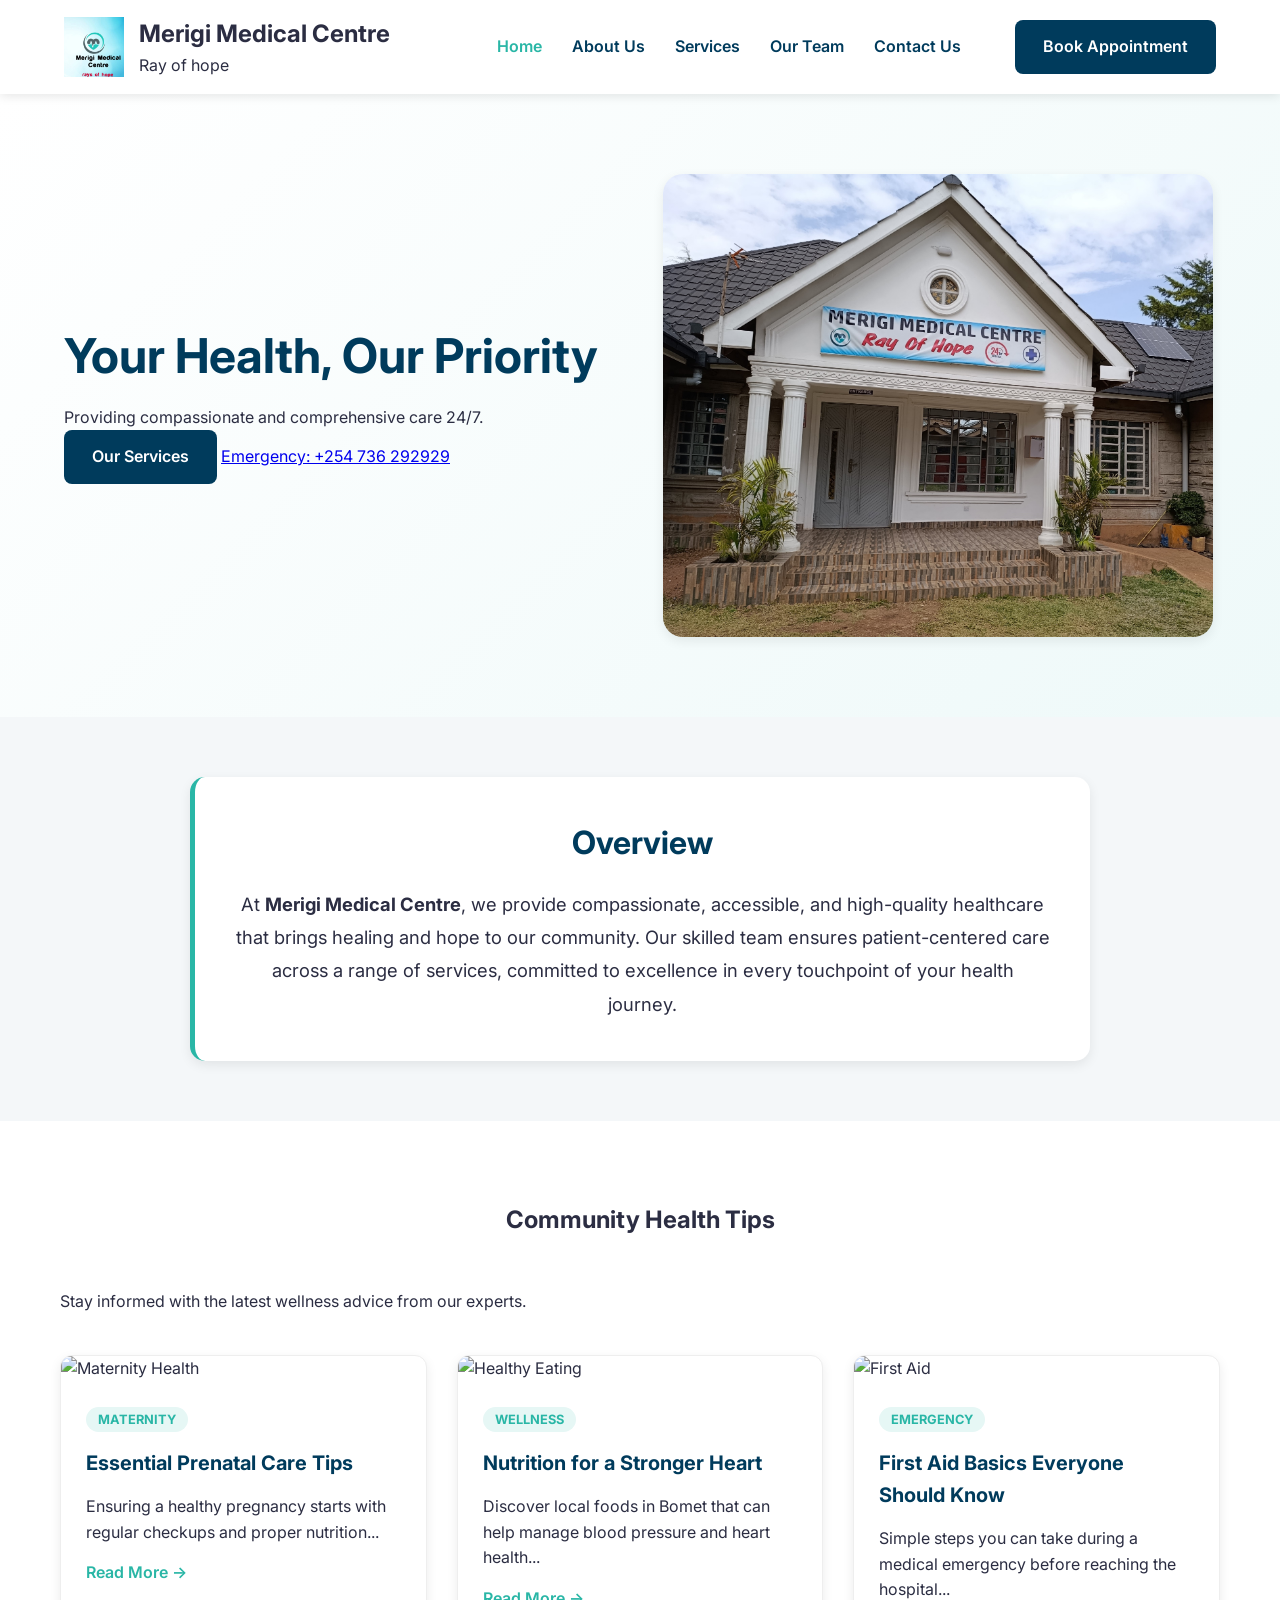
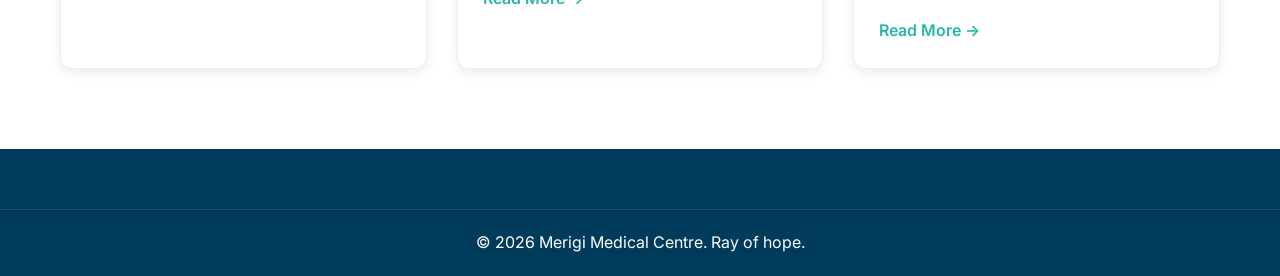
==== merigi-medical-centre/index.html @ 3ea495d7 "added front view photo" ====
<!DOCTYPE html>
<html lang="en">
<head>
    <meta charset="UTF-8">
    <meta name="viewport" content="width=device-width, initial-scale=1.0">
    <title>Merigi Medical Centre | Home</title>
    <link href="https://fonts.googleapis.com/css2?family=Inter:wght@400;600;700&display=swap" rel="stylesheet">
    <link rel="stylesheet" href="src/assets/styles/main.css">
</head>
<body>
    <header>
        <nav class="navbar">
            <div class="logo">
                <img src="public/images/logo.png" alt="Merigi Logo">
                <div class="logo-text">
                    <h1>Merigi Medical Centre</h1>
                    <span class="slogan">Ray of hope</span>
                </div>
            </div>

            <div class="hamburger" id="hamburger">
                <span></span>
                <span></span>
                <span></span>
            </div>

            <ul class="nav-links" id="nav-links">
                <li><a href="index.html" class="active">Home</a></li>
                <li><a href="src/pages/about.html">About Us</a></li>
                <li><a href="src/pages/services.html">Services</a></li>
                <li><a href="src/pages/team.html">Our Team</a></li>
                <li><a href="src/pages/contact.html">Contact Us</a></li>
            </ul>
            
            <a href="src/pages/contact.html" class="btn-primary appointment-desktop">Book Appointment</a>
        </nav>
    </header>

    <main>
        <section class="hero">
            <div class="hero-content">
                <h1>Your Health, Our Priority</h1>
                <p>Providing compassionate and comprehensive care 24/7.</p>
                <div class="hero-btns">
                    <a href="src/pages/services.html" class="btn-primary">Our Services</a>
                    <a href="tel:+254736292929" class="btn-secondary">Emergency: +254 736 292929</a>
                </div>
            </div>
            <div class="hero-image">
                <img src="public/images/front_view.jpg" alt="Merigi Exterior">
            </div>
        </section>

        <section class="overview-section">
            <div class="container">
                <div class="overview-card">
                    <h2>Overview</h2>
                    <p>At <strong>Merigi Medical Centre</strong>, we provide compassionate, accessible, and high-quality healthcare that brings healing and hope to our community. Our skilled team ensures patient-centered care across a range of services, committed to excellence in every touchpoint of your health journey.</p>
                </div>
            </div>
        </section>
    </main>
	<section class="health-tips">
    <div class="container">
        <h2 class="section-title">Community Health Tips</h2>
        <p class="section-subtitle">Stay informed with the latest wellness advice from our experts.</p>
        
        <div class="blog-grid">
            <article class="blog-card">
                <div class="blog-image">
                    <img src="public/images/maternity-tip.jpg" alt="Maternity Health">
                </div>
                <div class="blog-content">
                    <span class="category">Maternity</span>
                    <h3>Essential Prenatal Care Tips</h3>
                    <p>Ensuring a healthy pregnancy starts with regular checkups and proper nutrition...</p>
                    <a href="#" class="read-link">Read More →</a>
                </div>
            </article>

            <article class="blog-card">
                <div class="blog-image">
                    <img src="public/images/nutrition-tip.jpg" alt="Healthy Eating">
                </div>
                <div class="blog-content">
                    <span class="category">Wellness</span>
                    <h3>Nutrition for a Stronger Heart</h3>
                    <p>Discover local foods in Bomet that can help manage blood pressure and heart health...</p>
                    <a href="#" class="read-link">Read More →</a>
                </div>
            </article>

            <article class="blog-card">
                <div class="blog-image">
                    <img src="public/images/emergency-tip.jpg" alt="First Aid">
                </div>
                <div class="blog-content">
                    <span class="category">Emergency</span>
                    <h3>First Aid Basics Everyone Should Know</h3>
                    <p>Simple steps you can take during a medical emergency before reaching the hospital...</p>
                    <a href="#" class="read-link">Read More →</a>
                </div>
            </article>
        </div>
    </div>
</section>
	<footer class="main-footer">
    <div class="footer-bottom">
        <p>© <span id="current-year"></span> Merigi Medical Centre. Ray of hope.</p>
    </div>
</footer>    
    <script src="src/assets/js/main.js"></script>
</body>
</html>
---- merigi-medical-centre/src/assets/styles/main.css ----
/* --- 1. Variables & Global Reset --- */
:root {
    /* Merigi Medical Centre Brand Colors */
    --merigi-teal: #29b6a6;   /* From heart icon */
    --merigi-blue: #003b5c;   /* Professional dark blue */
    --merigi-red: #ce1126;    /* "Ray of hope" red */
    
    /* Supporting Palette */
    --light-bg: #f4f7f9;
    --white: #ffffff;
    --text-main: #2b2d42;
    --text-muted: #6c757d;
    --shadow: 0 4px 12px rgba(0, 0, 0, 0.08);
    --transition: all 0.3s ease;
}

* {
    margin: 0;
    padding: 0;
    box-sizing: border-box;
}

body {
    font-family: 'Inter', sans-serif;
    background-color: var(--white);
    color: var(--text-main);
    line-height: 1.6;
}

.container {
    max-width: 1200px;
    margin: 0 auto;
    padding: 0 20px;
}

/* --- 2. Navigation & Logo --- */
.navbar {
    display: flex;
    justify-content: space-between;
    align-items: center;
    padding: 15px 5%;
    background: var(--white);
    box-shadow: 0 2px 10px rgba(0,0,0,0.1);
    position: sticky;
    top: 0;
    z-index: 1000;
}

.logo {
    display: flex;
    align-items: center;
    gap: 15px;
}

.logo img {
    height: 60px;
    width: auto;
    display: block;
}

.nav-links {
    display: flex;
    list-style: none;
    gap: 30px;
}

.nav-links a {
    text-decoration: none;
    color: var(--merigi-blue);
    font-weight: 600;
    transition: var(--transition);
}

.nav-links a:hover, 
.nav-links a.active {
    color: var(--merigi-teal);
}

/* --- 3. Hero Section --- */
.hero {
    display: flex;
    align-items: center;
    justify-content: space-between;
    padding: 80px 5%;
    background: linear-gradient(135deg, #ffffff 0%, #eef9f9 100%);
    gap: 40px;
}

.hero-content { flex: 1; }

.hero-content h1 {
    font-size: 3rem;
    line-height: 1.2;
    margin-bottom: 20px;
    color: var(--merigi-blue);
}

.hero-image {
    flex: 1;
    display: flex;
    justify-content: center;
}

.hero-image img {
    width: 100%;
    max-width: 550px;
    border-radius: 20px;
    box-shadow: var(--shadow);
}

/* --- 4. Page Headers & Section Titles --- */
.page-header {
    background: linear-gradient(rgba(0, 59, 92, 0.9), rgba(0, 59, 92, 0.9)), url('../../public/images/building-exterior.jpg');
    background-size: cover;
    background-position: center;
    color: var(--white);
    padding: 80px 0;
    text-align: center;
}

.section-title {
    text-align: center;
    max-width: 700px;
    margin: 0 auto 50px;
}

/* --- 5. Common Component: Cards --- */
.card, .feature-card, .trust-item, .team-card {
    background: var(--white);
    border-radius: 12px;
    box-shadow: var(--shadow);
    transition: var(--transition);
}

.card:hover, .feature-card:hover, .trust-item:hover, .team-card:hover {
    transform: translateY(-10px);
    box-shadow: 0 10px 20px rgba(0,0,0,0.12);
}

/* Trust Section (Home) */
.trust-section { padding: 80px 0; background-color: #f8fcfc; text-align: center; }
.trust-grid {
    display: grid;
    grid-template-columns: repeat(auto-fit, minmax(280px, 1fr));
    gap: 30px;
}
.trust-item { padding: 40px 20px; }
.trust-item .icon { font-size: 3rem; margin-bottom: 20px; display: block; }

/* About Features Grid */
.about-features { padding: 80px 0; background-color: var(--light-bg); }
.features-grid {
    display: grid;
    grid-template-columns: repeat(auto-fit, minmax(250px, 1fr));
    gap: 30px;
}
.feature-card { padding: 40px 30px; text-align: center; border-bottom: 4px solid var(--merigi-teal); }

/* Services Detailed Grid */
.services-list-section { padding: 60px 0; }
.services-grid-detailed {
    display: grid;
    grid-template-columns: repeat(auto-fit, minmax(300px, 1fr));
    gap: 30px;
}
.service-card-full {
    padding: 40px;
    background: #f9fdfd;
    border-radius: 12px;
    border: 1px solid #e2efee;
    transition: var(--transition);
}
.service-card-full:hover { border-color: var(--merigi-teal); }
.highlight-maternity { background: #fffafa; border: 1px solid #ffecec; }
.highlight-maternity h3 { color: var(--merigi-red); }

/* Team Grid */
.team-section {
    padding: 80px 0;
}

.team-grid {
    display: grid;
    grid-template-columns: repeat(auto-fit, minmax(280px, 1fr));
    gap: 30px;
}

.team-card {
    background: var(--white);
    border-radius: 15px;
    overflow: hidden;
    box-shadow: var(--shadow);
    transition: var(--transition);
    text-align: center;
}

.team-card:hover {
    transform: translateY(-10px);
}

.member-image {
    height: 300px;
    background-color: #f0f4f8;
    overflow: hidden;
}

.member-image img {
    width: 100%;
    height: 100%;
    object-fit: cover;
    filter: grayscale(20%);
    transition: var(--transition);
}

.team-card:hover .member-image img {
    filter: grayscale(0%);
}

.member-info {
    padding: 25px;
}

.member-info h3 {
    color: var(--merigi-blue);
    margin-bottom: 5px;
}

.designation {
    display: block;
    color: var(--merigi-teal);
    font-weight: 600;
    margin-bottom: 15px;
    font-size: 0.9rem;
    text-transform: uppercase;
}

.member-info p {
    font-size: 0.95rem;
    color: #666;
    line-height: 1.5;
}
/* Map/Location Section */
.map-wrapper-flex { display: flex; flex-wrap: wrap; align-items: center; gap: 40px; padding: 60px 0; }
.map-text { flex: 1; min-width: 300px; }
.map-frame { flex: 1.5; min-width: 300px; border-radius: 15px; overflow: hidden; border: 1px solid #eee; }

/* --- 7. Buttons --- */
.btn-primary, .btn-submit, .btn-directions {
    background-color: var(--merigi-blue);
    color: var(--white);
    padding: 14px 28px;
    border-radius: 8px;
    text-decoration: none;
    display: inline-block;
    font-weight: 600;
    transition: var(--transition);
    border: none;
    cursor: pointer;
}

.btn-submit, .btn-directions { background-color: var(--merigi-teal); width: 100%; text-align: center; }
.btn-primary:hover, .btn-submit:hover, .btn-directions:hover { background-color: var(--merigi-blue); }

/* --- 8. Footer --- */
.main-footer {
    padding: 40px 0 20px;
    background-color: var(--merigi-blue);
    color: white;
    text-align: center;
}

.footer-container {
display: flex;
    justify-content: space-around;
    flex-wrap: wrap;
    max-width: 1200px;
    margin: 0 auto;
    gap: 30px;
}

.footer-col h4 { color: var(--merigi-teal); margin-bottom: 20px; }
.footer-links { list-style: none; }
.footer-links li { margin-bottom: 10px; }
.footer-links a { color: #e2e8f0; text-decoration: none; transition: 0.3s; }
.footer-links a:hover { color: var(--white); padding-left: 5px; }

.footer-bottom {
    border-top: 1px solid rgba(255, 255, 255, 0.1);
    margin-top: 20px;
    padding-top: 20px;
}

/* --- 9. Mobile Responsiveness --- */
@media (max-width: 768px) {
    .hero { flex-direction: column; text-align: center; }
    .hero-content h1 { font-size: 2.2rem; }
    .map-wrapper-flex { flex-direction: column; }
    .navbar { padding: 15px 20px; }
    .nav-links { display: none; } /* Add JS toggle for hamburger menu if needed */
	
	/* --- Mobile Menu Styles --- */

/* Hide hamburger by default on desktop */
.hamburger {
    display: none;
    cursor: pointer;
    flex-direction: column;
    gap: 5px;
}

.hamburger span {
    display: block;
    width: 25px;
    height: 3px;
    background-color: var(--merigi-blue);
    transition: var(--transition);
}

/* Mobile Viewport */
@media (max-width: 768px) {
    .hamburger {
        display: flex;
        z-index: 1001;
    }

    .nav-links {
        display: flex; /* Override previous 'none' display */
        position: fixed;
        right: -100%; /* Hide off-screen */
        top: 0;
        height: 100vh;
        width: 70%;
        background-color: var(--white);
        flex-direction: column;
        align-items: center;
        justify-content: center;
        box-shadow: -5px 0 15px rgba(0,0,0,0.1);
        transition: right 0.4s ease-in-out;
    }

    /* Class added by JS to show menu */
    .nav-links.mobile-active {
        right: 0;
    }

    /* Hamburger to 'X' animation */
    .hamburger.toggle span:nth-child(1) {
        transform: rotate(-45deg) translate(-5px, 6px);
    }
    .hamburger.toggle span:nth-child(2) {
        opacity: 0;
    }
    .hamburger.toggle span:nth-child(3) {
        transform: rotate(45deg) translate(-5px, -6px);
    }
}
}

/* --- 10. Overview section--- */
.overview-section {
    padding: 60px 0;
    background-color: var(--light-bg);
    text-align: center;
}

.overview-card {
    max-width: 900px;
    margin: 0 auto;
    background: var(--white);
    padding: 40px;
    border-radius: 15px;
    box-shadow: var(--shadow);
    border-left: 5px solid var(--merigi-teal);
}

.overview-card h2 {
    color: var(--merigi-blue);
    margin-bottom: 20px;
    font-size: 2rem;
}

.overview-card p {
    font-size: 1.15rem;
    color: var(--text-main);
    line-height: 1.8;
}

/* Services Grid */
.services-grid {
    display: grid;
    grid-template-columns: repeat(auto-fit, minmax(280px, 1fr));
    gap: 25px;
    padding: 40px 0;
}

.service-card {
    background: var(--white);
    padding: 30px;
    border-radius: 15px;
    box-shadow: var(--shadow);
    cursor: pointer;
    transition: var(--transition);
    border-top: 4px solid var(--merigi-teal);
    text-align: center;
}

.service-card:hover {
    transform: translateY(-10px);
    border-top-color: var(--merigi-blue);
}

.service-icon {
    background-color: #f0f9f9; /* Light teal tint */
    width: 80px;
    height: 80px;
    display: flex;
    align-items: center;
    justify-content: center;
    border-radius: 50%;
    margin: 0 auto 20px;
    font-size: 2.5rem;
    color: var(--merigi-teal);
    border: 1px solid #e2e8f0;
}

.read-more { 
    display: inline-block; 
    margin-top: 15px; 
    color: var(--merigi-teal); 
    font-weight: 700; 
}

/* 12. Modal Styling */
.modal {
    display: none; 
    position: fixed; 
    z-index: 2000; 
    left: 0; top: 0;
    width: 100%; height: 100%;
    background-color: rgba(0, 59, 92, 0.8); /* Merigi Blue with transparency */
    backdrop-filter: blur(5px);
}

.modal-content {
    background-color: #fff;
    margin: 10% auto;
    padding: 40px;
    border-radius: 20px;
    width: 90%;
    max-width: 600px;
    position: relative;
    animation: slideIn 0.3s ease-out;
}

@keyframes slideIn {
    from { transform: translateY(-50px); opacity: 0; }
    to { transform: translateY(0); opacity: 1; }
}

.close-modal {
    position: absolute;
    right: 25px; top: 15px;
    font-size: 30px;
    cursor: pointer;
    color: var(--text-muted);
}

/* Ensure the modal content is scrollable if the text is long on small screens */
@media (max-width: 600px) {
    .modal-content {
        margin: 5% auto;
        padding: 20px;
        max-height: 90vh;
        overflow-y: auto;
    }
    
    .list-item {
        font-size: 0.95rem;
        padding: 10px;
    }
}

/* Hover effect for the 'View Imaging Options' link */
.service-card-full:hover .read-more {
    text-decoration: underline;
    color: var(--merigi-blue);
}

/* 12. "Back to Top" button */
.back-to-top {
    position: fixed;
    bottom: 30px;
    right: 30px;
    width: 50px;
    height: 50px;
    background-color: var(--merigi-teal);
    color: white;
    border: none;
    border-radius: 50%;
    cursor: pointer;
    display: none; /* Hidden by default */
    z-index: 1000;
    box-shadow: var(--shadow);
    transition: var(--transition);
    font-size: 24px;
    font-weight: bold;
}

.back-to-top:hover {
    background-color: var(--merigi-blue);
    transform: translateY(-5px);
}

.back-to-top.show {
    display: flex;
    align-items: center;
    justify-content: center;
    animation: fadeIn 0.3s ease-in;
}

@keyframes fadeIn {
    from { opacity: 0; transform: scale(0.8); }
    to { opacity: 1; transform: scale(1); }
}

/* Ensure it doesn't overlap with the chat or SOS buttons on mobile */
@media (max-width: 768px) {
    .back-to-top {
        bottom: 20px;
        right: 20px;
        width: 45px;
        height: 45px;
    }
}

/* 13. Why Choose Us Styles */
.why-choose-us {
    padding: 80px 0;
    background-color: #f8fafc;
    text-align: center;
}

.features-grid {
    display: grid;
    grid-template-columns: repeat(auto-fit, minmax(250px, 1fr));
    gap: 30px;
    margin-top: 40px;
}

.feature-card {
    background: var(--white);
    padding: 35px;
    border-radius: 15px;
    box-shadow: var(--shadow);
    transition: var(--transition);
}

.feature-card:hover {
    transform: translateY(-5px);
}

.feature-icon {
    font-size: 2.5rem;
    margin-bottom: 20px;
}

/* Timeline Styles */
.about-timeline {
    padding: 80px 0;
}

.timeline {
    position: relative;
    max-width: 800px;
    margin: 40px auto 0;
    padding-left: 30px;
    border-left: 3px solid var(--merigi-teal);
}

.timeline-item {
    position: relative;
    margin-bottom: 40px;
}

.timeline-item::before {
    content: '';
    position: absolute;
    left: -38px;
    top: 5px;
    width: 14px;
    height: 14px;
    background: var(--merigi-teal);
    border-radius: 50%;
    border: 3px solid var(--white);
}

.timeline-date {
    font-weight: 700;
    color: var(--merigi-blue);
    font-size: 1.2rem;
    margin-bottom: 10px;
}

/* 15. Health Tips */
.health-tips {
    padding: 80px 0;
    background-color: var(--white);
}

.blog-grid {
    display: grid;
    grid-template-columns: repeat(auto-fit, minmax(300px, 1fr));
    gap: 30px;
    margin-top: 40px;
}

.blog-card {
    background: #fff;
    border-radius: 12px;
    overflow: hidden;
    box-shadow: var(--shadow);
    transition: var(--transition);
    border: 1px solid #eee;
}

.blog-card:hover {
    transform: translateY(-8px);
}

.blog-image img {
    width: 100%;
    height: 200px;
    object-fit: cover;
}

.blog-content {
    padding: 25px;
}

.category {
    background: #e6f7f5;
    color: var(--merigi-teal);
    font-size: 0.8rem;
    font-weight: 700;
    padding: 5px 12px;
    border-radius: 20px;
    text-transform: uppercase;
}

.blog-content h3 {
    margin: 15px 0;
    color: var(--merigi-blue);
    font-size: 1.25rem;
}

.read-link {
    display: inline-block;
    margin-top: 15px;
    color: var(--merigi-teal);
    font-weight: 600;
    text-decoration: none;
}

.read-link:hover {
    color: var(--merigi-blue);
}
/* 16. Career Section Styling */
.join-team-banner {
    margin-top: 80px;
    padding: 60px;
    background: linear-gradient(135deg, #f0f9f9 0%, #ffffff 100%);
    border-radius: 20px;
    border: 1px solid #e2e8f0;
}

.join-content {
    display: flex;
    align-items: center;
    justify-content: space-between;
    gap: 40px;
}

.join-text h2 {
    color: var(--merigi-blue);
    font-size: 2rem;
    margin-bottom: 15px;
}

.benefit-list {
    list-style: none;
    margin: 20px 0 30px;
    padding: 0;
}

.benefit-list li {
    margin-bottom: 10px;
    font-weight: 600;
    color: #4a5568;
}

.cta-wrapper {
    display: flex;
    gap: 15px;
}

.btn-outline {
    padding: 12px 25px;
    border: 2px solid var(--merigi-teal);
    color: var(--merigi-teal);
    text-decoration: none;
    border-radius: 8px;
    font-weight: 700;
    transition: var(--transition);
}

.btn-outline:hover {
    background: var(--merigi-teal);
    color: white;
}

.stethoscope-circle {
    width: 150px;
    height: 150px;
    background: white;
    border-radius: 50%;
    display: flex;
    align-items: center;
    justify-content: center;
    font-size: 5rem;
    box-shadow: var(--shadow);
}

/* Responsive Fix */
@media (max-width: 768px) {
    .join-content {
        flex-direction: column;
        text-align: center;
    }
    .cta-wrapper {
        flex-direction: column;
    }
    .benefit-list li {
        text-align: left;
        display: inline-block;
        margin: 5px 10px;
    }
}

/* 17. Contact Page Layout */
.contact-wrapper {
    display: grid;
    grid-template-columns: 1fr 1fr;
    gap: 50px;
    padding: 60px 0;
    align-items: start;
}

.contact-info h2 {
    color: var(--merigi-blue);
    margin-bottom: 15px;
    font-size: 2.2rem;
}

.info-details {
    margin-top: 30px;
}

.info-item {
    margin-bottom: 20px;
    padding: 15px;
    background: #f8fafc;
    border-radius: 10px;
    border-left: 4px solid var(--merigi-teal);
}

.info-item strong {
    display: block;
    color: var(--merigi-blue);
    margin-bottom: 5px;
}

/* Contact Form Card */
.contact-form-card {
    background: var(--white);
    padding: 40px;
    border-radius: 20px;
    box-shadow: 0 10px 30px rgba(0, 0, 0, 0.1);
}

.form-group {
    margin-bottom: 20px;
}

.form-group label {
    display: block;
    margin-bottom: 8px;
    font-weight: 600;
    color: var(--merigi-blue);
}

.form-group input, 
.form-group textarea {
    width: 100%;
    padding: 12px 15px;
    border: 1px solid #e2e8f0;
    border-radius: 8px;
    font-family: inherit;
    transition: var(--transition);
}

.form-group input:focus, 
.form-group textarea:focus {
    outline: none;
    border-color: var(--merigi-teal);
    box-shadow: 0 0 0 3px rgba(41, 182, 166, 0.1);
}

.btn-submit {
    width: 100%;
    padding: 15px;
    background: var(--merigi-teal);
    color: white;
    border: none;
    border-radius: 8px;
    font-weight: 700;
    cursor: pointer;
    transition: var(--transition);
}

.btn-submit:hover {
    background: var(--merigi-blue);
    transform: translateY(-2px);
}

/* Responsive Mobile Layout */
@media (max-width: 992px) {
    .contact-wrapper {
        grid-template-columns: 1fr;
        gap: 40px;
    }
}
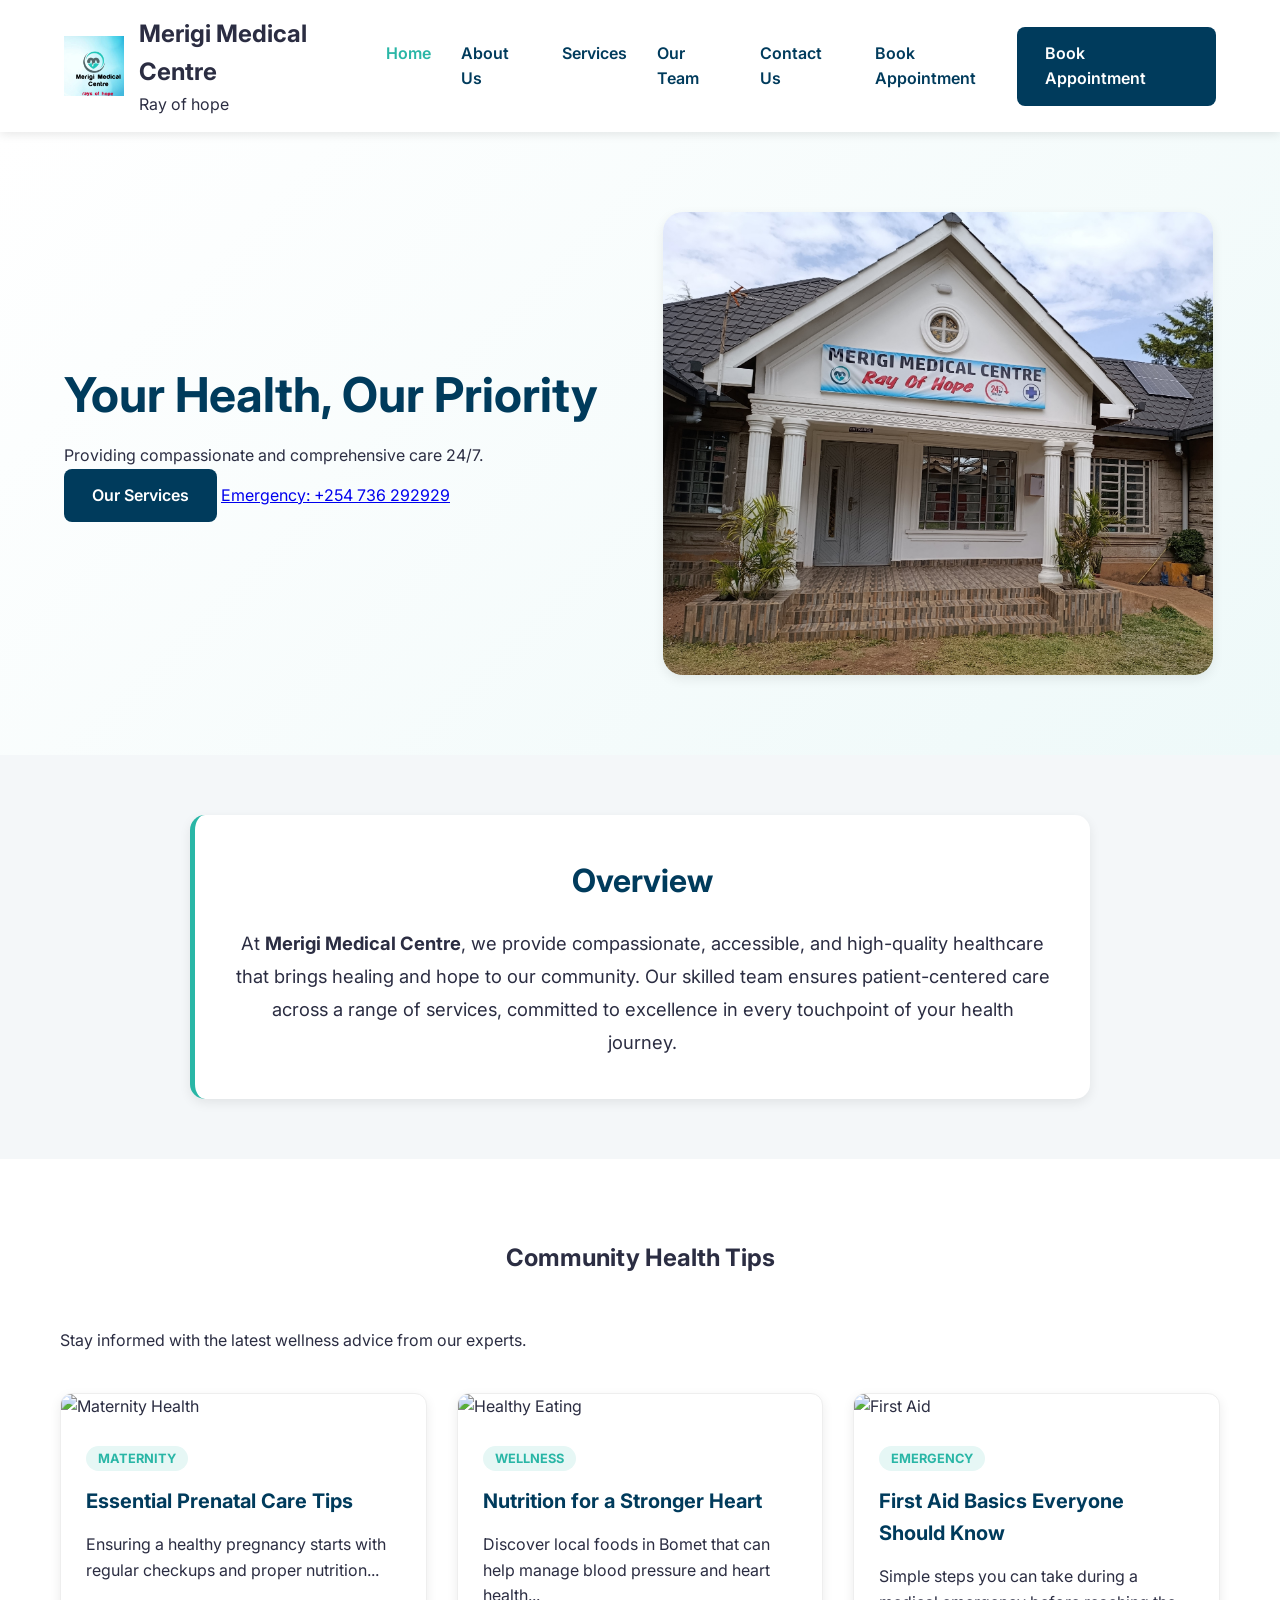
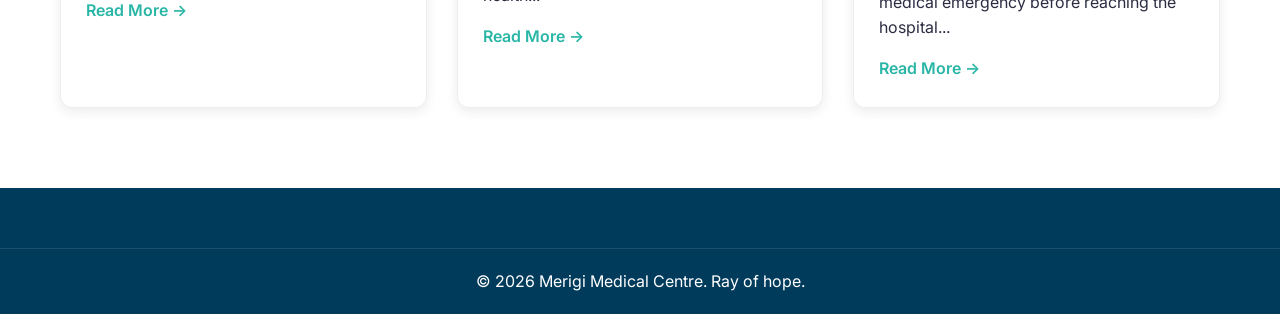
==== commit 4b46f15f: "Added appointment button to nav-link" ====
--- a/merigi-medical-centre/index.html
+++ b/merigi-medical-centre/index.html
@@ -30,6 +30,7 @@
                 <li><a href="src/pages/services.html">Services</a></li>
                 <li><a href="src/pages/team.html">Our Team</a></li>
                 <li><a href="src/pages/contact.html">Contact Us</a></li>
+				<li class="mobile-only"><a href="src/pages/contact.html" class="btn-nav-appointment">Book Appointment</a></li>
             </ul>
             
             <a href="src/pages/contact.html" class="btn-primary appointment-desktop">Book Appointment</a>
--- a/merigi-medical-centre/src/assets/styles/main.css
+++ b/merigi-medical-centre/src/assets/styles/main.css
@@ -290,70 +290,45 @@
     padding-top: 20px;
 }
 
-/* --- 9. Mobile Responsiveness --- */
+/* Mobile Responsive */
 @media (max-width: 768px) {
-    .hero { flex-direction: column; text-align: center; }
-    .hero-content h1 { font-size: 2.2rem; }
-    .map-wrapper-flex { flex-direction: column; }
-    .navbar { padding: 15px 20px; }
-    .nav-links { display: none; } /* Add JS toggle for hamburger menu if needed */
-	
-	/* --- Mobile Menu Styles --- */
-
-/* Hide hamburger by default on desktop */
-.hamburger {
-    display: none;
-    cursor: pointer;
-    flex-direction: column;
-    gap: 5px;
-}
-
-.hamburger span {
-    display: block;
-    width: 25px;
-    height: 3px;
-    background-color: var(--merigi-blue);
-    transition: var(--transition);
-}
-
-/* Mobile Viewport */
-@media (max-width: 768px) {
-    .hamburger {
+    /* 1. Fix the Header Layout */
+    .navbar {
+        padding: 10px 15px;
+        justify-content: space-between;
+    }
+
+    .logo-text h1 {
+        font-size: 1.2rem; /* Shrink title so it doesn't wrap */
+    }
+
+    /* Hide the bulky 'Book Appointment' button on small screens */
+    /* and show it only inside the nav-links menu */
+    .navbar .btn-book-appointment { 
+        display: none; 
+    }
+
+    /* 2. Fix the Hero Buttons (Our Services & Emergency) */
+    .hero-buttons {
         display: flex;
-        z-index: 1001;
-    }
-
-    .nav-links {
-        display: flex; /* Override previous 'none' display */
-        position: fixed;
-        right: -100%; /* Hide off-screen */
-        top: 0;
-        height: 100vh;
-        width: 70%;
-        background-color: var(--white);
-        flex-direction: column;
-        align-items: center;
-        justify-content: center;
-        box-shadow: -5px 0 15px rgba(0,0,0,0.1);
-        transition: right 0.4s ease-in-out;
-    }
-
-    /* Class added by JS to show menu */
-    .nav-links.mobile-active {
-        right: 0;
-    }
-
-    /* Hamburger to 'X' animation */
-    .hamburger.toggle span:nth-child(1) {
-        transform: rotate(-45deg) translate(-5px, 6px);
-    }
-    .hamburger.toggle span:nth-child(2) {
-        opacity: 0;
-    }
-    .hamburger.toggle span:nth-child(3) {
-        transform: rotate(45deg) translate(-5px, -6px);
-    }
-}
+        flex-direction: column; /* Stack them vertically */
+        gap: 15px;
+        width: 100%;
+        padding: 0 20px;
+    }
+
+    .hero-buttons .btn-primary, 
+    .hero-buttons .btn-secondary {
+        width: 100%; /* Make buttons full width for easy tapping */
+        text-align: center;
+        padding: 15px;
+    }
+
+    /* 3. Adjust Hero Text */
+    .hero h1 {
+        font-size: 2rem;
+        line-height: 1.2;
+    }
 }
 
 /* --- 10. Overview section--- */
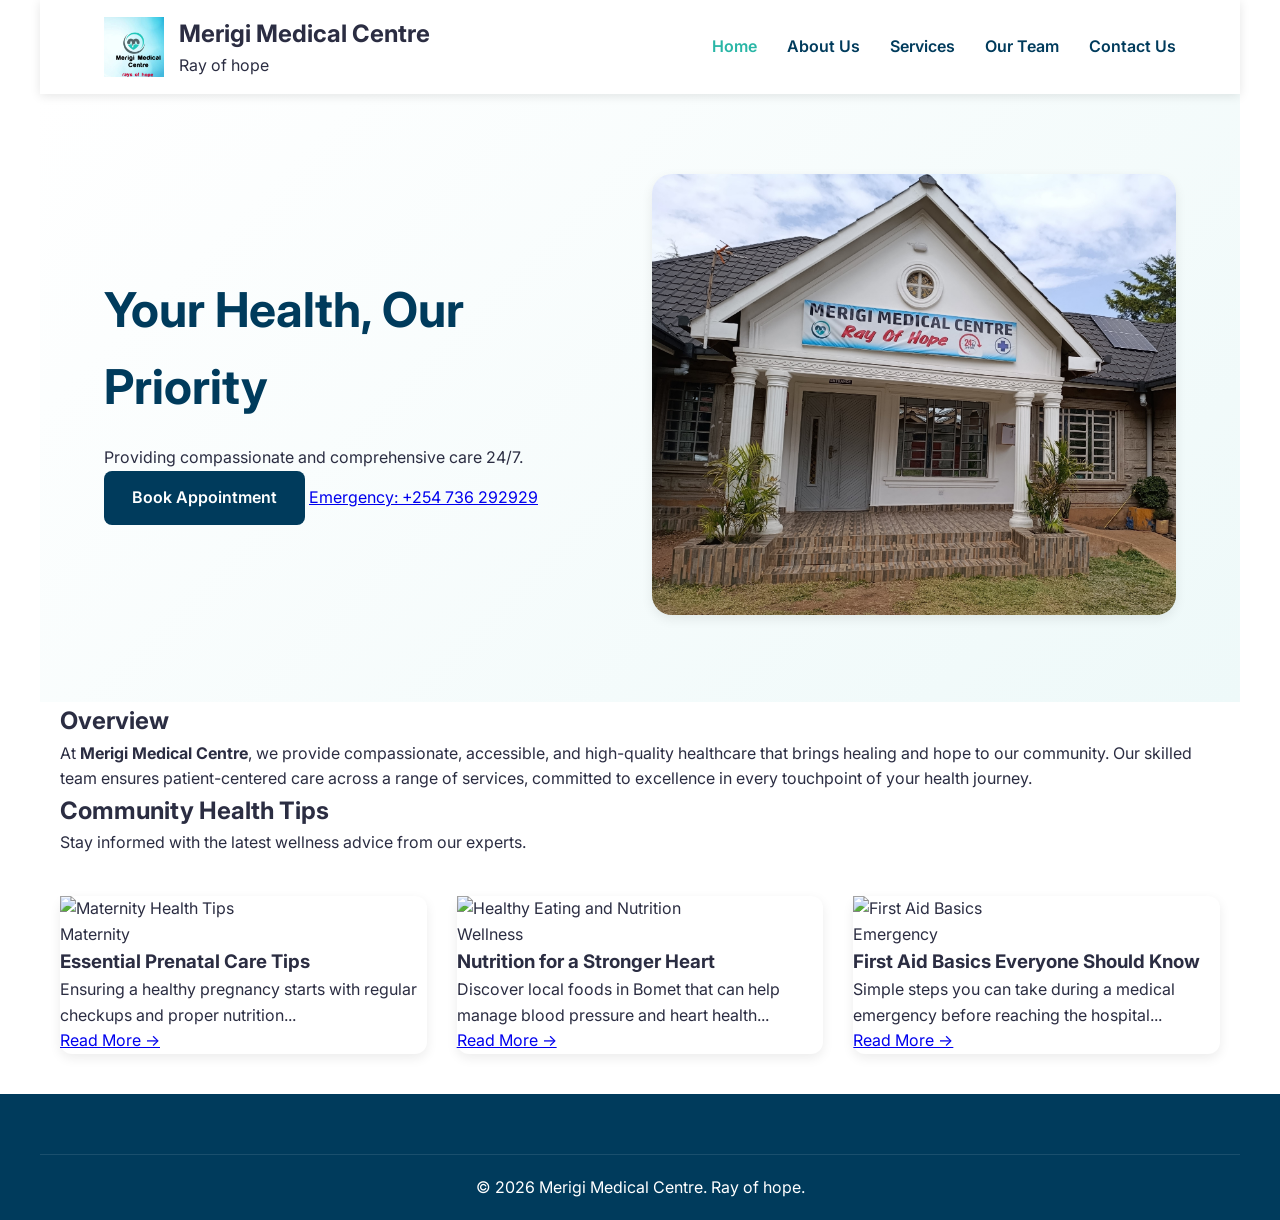
==== commit 66f3dba4: "Added aesthetics" ====
--- a/merigi-medical-centre/index.html
+++ b/merigi-medical-centre/index.html
@@ -3,15 +3,16 @@
 <head>
     <meta charset="UTF-8">
     <meta name="viewport" content="width=device-width, initial-scale=1.0">
-    <title>Merigi Medical Centre | Home</title>
+    <title>Merigi Medical Centre | Ray of hope</title>
     <link href="https://fonts.googleapis.com/css2?family=Inter:wght@400;600;700&display=swap" rel="stylesheet">
     <link rel="stylesheet" href="src/assets/styles/main.css">
 </head>
 <body>
+
     <header>
-        <nav class="navbar">
+        <nav class="navbar container">
             <div class="logo">
-                <img src="public/images/logo.png" alt="Merigi Logo">
+                <img src="public/images/logo.png" alt="Merigi Medical Centre Logo">
                 <div class="logo-text">
                     <h1>Merigi Medical Centre</h1>
                     <span class="slogan">Ray of hope</span>
@@ -19,9 +20,7 @@
             </div>
 
             <div class="hamburger" id="hamburger">
-                <span></span>
-                <span></span>
-                <span></span>
+                <span></span><span></span><span></span>
             </div>
 
             <ul class="nav-links" id="nav-links">
@@ -30,29 +29,29 @@
                 <li><a href="src/pages/services.html">Services</a></li>
                 <li><a href="src/pages/team.html">Our Team</a></li>
                 <li><a href="src/pages/contact.html">Contact Us</a></li>
-				<li class="mobile-only"><a href="src/pages/contact.html" class="btn-nav-appointment">Book Appointment</a></li>
+                <!-- <li class="mobile-only">
+                    <a href="src/pages/contact.html" class="btn-nav-appointment">Book Appointment</a>
+                </li> -->
             </ul>
-            
-            <a href="src/pages/contact.html" class="btn-primary appointment-desktop">Book Appointment</a>
         </nav>
     </header>
 
     <main>
-        <section class="hero">
+        <section class="hero container">
             <div class="hero-content">
                 <h1>Your Health, Our Priority</h1>
                 <p>Providing compassionate and comprehensive care 24/7.</p>
                 <div class="hero-btns">
-                    <a href="src/pages/services.html" class="btn-primary">Our Services</a>
+                    <a href="src/pages/contact.html" class="btn-primary">Book Appointment</a>
                     <a href="tel:+254736292929" class="btn-secondary">Emergency: +254 736 292929</a>
                 </div>
             </div>
             <div class="hero-image">
-                <img src="public/images/front_view.jpg" alt="Merigi Exterior">
+                <img src="public/images/front_view.jpg" alt="Merigi Medical Centre Exterior">
             </div>
         </section>
 
-        <section class="overview-section">
+        <section class="overview-section bg-light">
             <div class="container">
                 <div class="overview-card">
                     <h2>Overview</h2>
@@ -60,56 +59,61 @@
                 </div>
             </div>
         </section>
+
+        <section class="health-tips container">
+            <div class="text-center">
+                <h2 class="section-title">Community Health Tips</h2>
+                <p class="section-subtitle">Stay informed with the latest wellness advice from our experts.</p>
+            </div>
+            
+            <div class="blog-grid">
+                <article class="blog-card">
+                    <div class="blog-image">
+                        <img src="public/images/maternity-tip.jpg" alt="Maternity Health Tips">
+                    </div>
+                    <div class="blog-content">
+                        <span class="category">Maternity</span>
+                        <h3>Essential Prenatal Care Tips</h3>
+                        <p>Ensuring a healthy pregnancy starts with regular checkups and proper nutrition...</p>
+                        <a href="#" class="read-link">Read More →</a>
+                    </div>
+                </article>
+
+                <article class="blog-card">
+                    <div class="blog-image">
+                        <img src="public/images/nutrition-tip.jpg" alt="Healthy Eating and Nutrition">
+                    </div>
+                    <div class="blog-content">
+                        <span class="category">Wellness</span>
+                        <h3>Nutrition for a Stronger Heart</h3>
+                        <p>Discover local foods in Bomet that can help manage blood pressure and heart health...</p>
+                        <a href="#" class="read-link">Read More →</a>
+                    </div>
+                </article>
+
+                <article class="blog-card">
+                    <div class="blog-image">
+                        <img src="public/images/emergency-tip.jpg" alt="First Aid Basics">
+                    </div>
+                    <div class="blog-content">
+                        <span class="category">Emergency</span>
+                        <h3>First Aid Basics Everyone Should Know</h3>
+                        <p>Simple steps you can take during a medical emergency before reaching the hospital...</p>
+                        <a href="#" class="read-link">Read More →</a>
+                    </div>
+                </article>
+            </div>
+        </section>
     </main>
-	<section class="health-tips">
-    <div class="container">
-        <h2 class="section-title">Community Health Tips</h2>
-        <p class="section-subtitle">Stay informed with the latest wellness advice from our experts.</p>
-        
-        <div class="blog-grid">
-            <article class="blog-card">
-                <div class="blog-image">
-                    <img src="public/images/maternity-tip.jpg" alt="Maternity Health">
-                </div>
-                <div class="blog-content">
-                    <span class="category">Maternity</span>
-                    <h3>Essential Prenatal Care Tips</h3>
-                    <p>Ensuring a healthy pregnancy starts with regular checkups and proper nutrition...</p>
-                    <a href="#" class="read-link">Read More →</a>
-                </div>
-            </article>
 
-            <article class="blog-card">
-                <div class="blog-image">
-                    <img src="public/images/nutrition-tip.jpg" alt="Healthy Eating">
-                </div>
-                <div class="blog-content">
-                    <span class="category">Wellness</span>
-                    <h3>Nutrition for a Stronger Heart</h3>
-                    <p>Discover local foods in Bomet that can help manage blood pressure and heart health...</p>
-                    <a href="#" class="read-link">Read More →</a>
-                </div>
-            </article>
+    <footer class="main-footer">
+        <div class="footer-bottom container">
+            <p>© <span id="current-year"></span> Merigi Medical Centre. Ray of hope.</p>
+        </div>
+    </footer>
 
-            <article class="blog-card">
-                <div class="blog-image">
-                    <img src="public/images/emergency-tip.jpg" alt="First Aid">
-                </div>
-                <div class="blog-content">
-                    <span class="category">Emergency</span>
-                    <h3>First Aid Basics Everyone Should Know</h3>
-                    <p>Simple steps you can take during a medical emergency before reaching the hospital...</p>
-                    <a href="#" class="read-link">Read More →</a>
-                </div>
-            </article>
-        </div>
-    </div>
-</section>
-	<footer class="main-footer">
-    <div class="footer-bottom">
-        <p>© <span id="current-year"></span> Merigi Medical Centre. Ray of hope.</p>
-    </div>
-</footer>    
+    <button id="backToTop" class="back-to-top" title="Go to top">↑</button>
+
     <script src="src/assets/js/main.js"></script>
 </body>
 </html>
--- a/merigi-medical-centre/src/assets/styles/main.css
+++ b/merigi-medical-centre/src/assets/styles/main.css
@@ -1,11 +1,10 @@
-/* --- 1. Variables & Global Reset --- */
+/* ==========================================================================
+   1. VARIABLES & RESET
+   ========================================================================== */
 :root {
-    /* Merigi Medical Centre Brand Colors */
-    --merigi-teal: #29b6a6;   /* From heart icon */
-    --merigi-blue: #003b5c;   /* Professional dark blue */
-    --merigi-red: #ce1126;    /* "Ray of hope" red */
-    
-    /* Supporting Palette */
+    --merigi-teal: #29b6a6;
+    --merigi-blue: #003b5c;
+    --merigi-red: #ce1126;
     --light-bg: #f4f7f9;
     --white: #ffffff;
     --text-main: #2b2d42;
@@ -14,17 +13,14 @@
     --transition: all 0.3s ease;
 }
 
-* {
-    margin: 0;
-    padding: 0;
-    box-sizing: border-box;
-}
+* { margin: 0; padding: 0; box-sizing: border-box; }
 
 body {
     font-family: 'Inter', sans-serif;
     background-color: var(--white);
     color: var(--text-main);
     line-height: 1.6;
+    overflow-x: hidden;
 }
 
 .container {
@@ -33,7 +29,9 @@
     padding: 0 20px;
 }
 
-/* --- 2. Navigation & Logo --- */
+/* ==========================================================================
+   2. NAVIGATION & HEADER
+   ========================================================================== */
 .navbar {
     display: flex;
     justify-content: space-between;
@@ -46,17 +44,8 @@
     z-index: 1000;
 }
 
-.logo {
-    display: flex;
-    align-items: center;
-    gap: 15px;
-}
-
-.logo img {
-    height: 60px;
-    width: auto;
-    display: block;
-}
+.logo { display: flex; align-items: center; gap: 15px; }
+.logo img { height: 60px; width: auto; }
 
 .nav-links {
     display: flex;
@@ -71,12 +60,25 @@
     transition: var(--transition);
 }
 
-.nav-links a:hover, 
-.nav-links a.active {
-    color: var(--merigi-teal);
-}
-
-/* --- 3. Hero Section --- */
+.nav-links a:hover, .nav-links a.active { color: var(--merigi-teal); }
+
+.hamburger {
+    display: none;
+    cursor: pointer;
+    flex-direction: column;
+    gap: 5px;
+}
+
+.hamburger span {
+    width: 25px;
+    height: 3px;
+    background: var(--merigi-blue);
+    transition: var(--transition);
+}
+
+/* ==========================================================================
+   3. HERO & PAGE HEADERS
+   ========================================================================== */
 .hero {
     display: flex;
     align-items: center;
@@ -86,19 +88,10 @@
     gap: 40px;
 }
 
-.hero-content { flex: 1; }
-
 .hero-content h1 {
     font-size: 3rem;
-    line-height: 1.2;
+    color: var(--merigi-blue);
     margin-bottom: 20px;
-    color: var(--merigi-blue);
-}
-
-.hero-image {
-    flex: 1;
-    display: flex;
-    justify-content: center;
 }
 
 .hero-image img {
@@ -108,709 +101,230 @@
     box-shadow: var(--shadow);
 }
 
-/* --- 4. Page Headers & Section Titles --- */
 .page-header {
-    background: linear-gradient(rgba(0, 59, 92, 0.9), rgba(0, 59, 92, 0.9)), url('../../public/images/building-exterior.jpg');
-    background-size: cover;
-    background-position: center;
+    background: linear-gradient(rgba(0, 59, 92, 0.85), rgba(0, 59, 92, 0.85)), 
+                url('../../public/images/building-exterior.jpg') center/cover;
     color: var(--white);
     padding: 80px 0;
     text-align: center;
 }
 
-.section-title {
-    text-align: center;
-    max-width: 700px;
-    margin: 0 auto 50px;
-}
-
-/* --- 5. Common Component: Cards --- */
-.card, .feature-card, .trust-item, .team-card {
+/* ==========================================================================
+   4. SHARED COMPONENTS (Cards, Buttons, Forms)
+   ========================================================================== */
+.card, .feature-card, .team-card, .service-card-full, .blog-card, .contact-form-card {
     background: var(--white);
     border-radius: 12px;
     box-shadow: var(--shadow);
     transition: var(--transition);
 }
 
-.card:hover, .feature-card:hover, .trust-item:hover, .team-card:hover {
-    transform: translateY(-10px);
+.card:hover, .feature-card:hover, .team-card:hover {
+    transform: translateY(-8px);
     box-shadow: 0 10px 20px rgba(0,0,0,0.12);
 }
 
-/* Trust Section (Home) */
-.trust-section { padding: 80px 0; background-color: #f8fcfc; text-align: center; }
-.trust-grid {
-    display: grid;
-    grid-template-columns: repeat(auto-fit, minmax(280px, 1fr));
-    gap: 30px;
-}
-.trust-item { padding: 40px 20px; }
-.trust-item .icon { font-size: 3rem; margin-bottom: 20px; display: block; }
-
-/* About Features Grid */
-.about-features { padding: 80px 0; background-color: var(--light-bg); }
-.features-grid {
-    display: grid;
-    grid-template-columns: repeat(auto-fit, minmax(250px, 1fr));
-    gap: 30px;
-}
-.feature-card { padding: 40px 30px; text-align: center; border-bottom: 4px solid var(--merigi-teal); }
-
-/* Services Detailed Grid */
-.services-list-section { padding: 60px 0; }
-.services-grid-detailed {
-    display: grid;
-    grid-template-columns: repeat(auto-fit, minmax(300px, 1fr));
-    gap: 30px;
-}
-.service-card-full {
-    padding: 40px;
-    background: #f9fdfd;
-    border-radius: 12px;
-    border: 1px solid #e2efee;
-    transition: var(--transition);
-}
-.service-card-full:hover { border-color: var(--merigi-teal); }
-.highlight-maternity { background: #fffafa; border: 1px solid #ffecec; }
-.highlight-maternity h3 { color: var(--merigi-red); }
-
-/* Team Grid */
-.team-section {
-    padding: 80px 0;
-}
-
-.team-grid {
-    display: grid;
-    grid-template-columns: repeat(auto-fit, minmax(280px, 1fr));
-    gap: 30px;
-}
-
-.team-card {
-    background: var(--white);
-    border-radius: 15px;
-    overflow: hidden;
-    box-shadow: var(--shadow);
-    transition: var(--transition);
-    text-align: center;
-}
-
-.team-card:hover {
-    transform: translateY(-10px);
-}
-
-.member-image {
-    height: 300px;
-    background-color: #f0f4f8;
-    overflow: hidden;
-}
-
-.member-image img {
-    width: 100%;
-    height: 100%;
-    object-fit: cover;
-    filter: grayscale(20%);
-    transition: var(--transition);
-}
-
-.team-card:hover .member-image img {
-    filter: grayscale(0%);
-}
-
-.member-info {
-    padding: 25px;
-}
-
-.member-info h3 {
-    color: var(--merigi-blue);
-    margin-bottom: 5px;
-}
-
-.designation {
-    display: block;
-    color: var(--merigi-teal);
-    font-weight: 600;
-    margin-bottom: 15px;
-    font-size: 0.9rem;
-    text-transform: uppercase;
-}
-
-.member-info p {
-    font-size: 0.95rem;
-    color: #666;
-    line-height: 1.5;
-}
-/* Map/Location Section */
-.map-wrapper-flex { display: flex; flex-wrap: wrap; align-items: center; gap: 40px; padding: 60px 0; }
-.map-text { flex: 1; min-width: 300px; }
-.map-frame { flex: 1.5; min-width: 300px; border-radius: 15px; overflow: hidden; border: 1px solid #eee; }
-
-/* --- 7. Buttons --- */
-.btn-primary, .btn-submit, .btn-directions {
+.btn-primary, .btn-submit {
     background-color: var(--merigi-blue);
     color: var(--white);
     padding: 14px 28px;
     border-radius: 8px;
     text-decoration: none;
-    display: inline-block;
     font-weight: 600;
-    transition: var(--transition);
     border: none;
     cursor: pointer;
-}
-
-.btn-submit, .btn-directions { background-color: var(--merigi-teal); width: 100%; text-align: center; }
-.btn-primary:hover, .btn-submit:hover, .btn-directions:hover { background-color: var(--merigi-blue); }
-
-/* --- 8. Footer --- */
-.main-footer {
-    padding: 40px 0 20px;
-    background-color: var(--merigi-blue);
-    color: white;
-    text-align: center;
-}
-
-.footer-container {
-display: flex;
-    justify-content: space-around;
-    flex-wrap: wrap;
-    max-width: 1200px;
-    margin: 0 auto;
+    transition: var(--transition);
+    display: inline-block;
+}
+
+.btn-primary:hover, .btn-submit:hover { 
+    background-color: var(--merigi-teal);
+    transform: translateY(-2px);
+}
+
+/* Form Styling */
+.form-group { margin-bottom: 20px; text-align: left; }
+.form-group label { display: block; margin-bottom: 8px; font-weight: 600; color: var(--merigi-blue); }
+.form-group input, .form-group textarea {
+    width: 100%;
+    padding: 12px;
+    border: 1px solid #e2e8f0;
+    border-radius: 8px;
+    font-family: inherit;
+}
+.form-group input:focus, .form-group textarea:focus {
+    outline: none;
+    border-color: var(--merigi-teal);
+    box-shadow: 0 0 0 3px rgba(41, 182, 166, 0.1);
+}
+
+/* ==========================================================================
+   5. SECTIONS (Services, Team, Contact)
+   ========================================================================== */
+.services-grid-detailed, .team-grid, .blog-grid {
+    display: grid;
+    grid-template-columns: repeat(auto-fit, minmax(300px, 1fr));
     gap: 30px;
-}
-
-.footer-col h4 { color: var(--merigi-teal); margin-bottom: 20px; }
-.footer-links { list-style: none; }
-.footer-links li { margin-bottom: 10px; }
-.footer-links a { color: #e2e8f0; text-decoration: none; transition: 0.3s; }
-.footer-links a:hover { color: var(--white); padding-left: 5px; }
-
-.footer-bottom {
-    border-top: 1px solid rgba(255, 255, 255, 0.1);
-    margin-top: 20px;
-    padding-top: 20px;
-}
-
-/* Mobile Responsive */
-@media (max-width: 768px) {
-    /* 1. Fix the Header Layout */
-    .navbar {
-        padding: 10px 15px;
-        justify-content: space-between;
-    }
-
-    .logo-text h1 {
-        font-size: 1.2rem; /* Shrink title so it doesn't wrap */
-    }
-
-    /* Hide the bulky 'Book Appointment' button on small screens */
-    /* and show it only inside the nav-links menu */
-    .navbar .btn-book-appointment { 
-        display: none; 
-    }
-
-    /* 2. Fix the Hero Buttons (Our Services & Emergency) */
-    .hero-buttons {
-        display: flex;
-        flex-direction: column; /* Stack them vertically */
-        gap: 15px;
-        width: 100%;
-        padding: 0 20px;
-    }
-
-    .hero-buttons .btn-primary, 
-    .hero-buttons .btn-secondary {
-        width: 100%; /* Make buttons full width for easy tapping */
-        text-align: center;
-        padding: 15px;
-    }
-
-    /* 3. Adjust Hero Text */
-    .hero h1 {
-        font-size: 2rem;
-        line-height: 1.2;
-    }
-}
-
-/* --- 10. Overview section--- */
-.overview-section {
+    padding: 40px 0;
+}
+
+/* Contact Specific Layout */
+.contact-grid {
+    display: grid;
+    grid-template-columns: 1fr 1fr;
+    gap: 60px;
     padding: 60px 0;
-    background-color: var(--light-bg);
-    text-align: center;
-}
-
-.overview-card {
-    max-width: 900px;
-    margin: 0 auto;
-    background: var(--white);
-    padding: 40px;
+    align-items: start;
+}
+
+.contact-details-list { list-style: none; margin: 25px 0; }
+.contact-details-list li { margin-bottom: 15px; font-size: 1.1rem; }
+.contact-details-list a { color: var(--merigi-teal); text-decoration: none; font-weight: 600; }
+
+.map-container {
+    margin-top: 30px;
     border-radius: 15px;
+    overflow: hidden;
     box-shadow: var(--shadow);
-    border-left: 5px solid var(--merigi-teal);
-}
-
-.overview-card h2 {
-    color: var(--merigi-blue);
-    margin-bottom: 20px;
-    font-size: 2rem;
-}
-
-.overview-card p {
-    font-size: 1.15rem;
-    color: var(--text-main);
-    line-height: 1.8;
-}
-
-/* Services Grid */
-.services-grid {
-    display: grid;
-    grid-template-columns: repeat(auto-fit, minmax(280px, 1fr));
-    gap: 25px;
-    padding: 40px 0;
-}
-
-.service-card {
-    background: var(--white);
-    padding: 30px;
-    border-radius: 15px;
-    box-shadow: var(--shadow);
-    cursor: pointer;
-    transition: var(--transition);
-    border-top: 4px solid var(--merigi-teal);
-    text-align: center;
-}
-
-.service-card:hover {
-    transform: translateY(-10px);
-    border-top-color: var(--merigi-blue);
-}
-
-.service-icon {
-    background-color: #f0f9f9; /* Light teal tint */
-    width: 80px;
-    height: 80px;
-    display: flex;
-    align-items: center;
-    justify-content: center;
-    border-radius: 50%;
-    margin: 0 auto 20px;
-    font-size: 2.5rem;
-    color: var(--merigi-teal);
     border: 1px solid #e2e8f0;
 }
 
-.read-more { 
-    display: inline-block; 
-    margin-top: 15px; 
-    color: var(--merigi-teal); 
-    font-weight: 700; 
-}
-
-/* 12. Modal Styling */
+.contact-form-card { padding: 40px; border: 1px solid #f0f0f0; }
+.contact-form-card h3 { margin-bottom: 25px; color: var(--merigi-blue); }
+
+/* Maternity Highlight */
+.highlight-maternity { background: #fffafa; border: 1px solid #ffecec; }
+.highlight-maternity h3 { color: var(--merigi-red); }
+
+/* Timeline */
+.timeline {
+    border-left: 3px solid var(--merigi-teal);
+    padding-left: 30px;
+    margin: 40px auto;
+}
+.timeline-item { position: relative; margin-bottom: 40px; }
+.timeline-item::before {
+    content: ''; position: absolute; left: -38px; top: 5px;
+    width: 14px; height: 14px; background: var(--merigi-teal);
+    border-radius: 50%; border: 3px solid var(--white);
+}
+
+/* ==========================================================================
+   6. MODAL & UI TOOLS
+   ========================================================================== */
 .modal {
-    display: none; 
-    position: fixed; 
-    z-index: 2000; 
-    left: 0; top: 0;
-    width: 100%; height: 100%;
-    background-color: rgba(0, 59, 92, 0.8); /* Merigi Blue with transparency */
+    display: none;
+    position: fixed;
+    z-index: 2000;
+    left: 0; top: 0; width: 100%; height: 100%;
+    background: rgba(0, 59, 92, 0.8);
     backdrop-filter: blur(5px);
 }
 
 .modal-content {
-    background-color: #fff;
+    background: white;
     margin: 10% auto;
     padding: 40px;
     border-radius: 20px;
-    width: 90%;
     max-width: 600px;
     position: relative;
     animation: slideIn 0.3s ease-out;
 }
 
-@keyframes slideIn {
-    from { transform: translateY(-50px); opacity: 0; }
-    to { transform: translateY(0); opacity: 1; }
-}
-
-.close-modal {
-    position: absolute;
-    right: 25px; top: 15px;
-    font-size: 30px;
-    cursor: pointer;
-    color: var(--text-muted);
-}
-
-/* Ensure the modal content is scrollable if the text is long on small screens */
-@media (max-width: 600px) {
-    .modal-content {
-        margin: 5% auto;
-        padding: 20px;
-        max-height: 90vh;
-        overflow-y: auto;
-    }
-    
-    .list-item {
-        font-size: 0.95rem;
-        padding: 10px;
-    }
-}
-
-/* Hover effect for the 'View Imaging Options' link */
-.service-card-full:hover .read-more {
-    text-decoration: underline;
-    color: var(--merigi-blue);
-}
-
-/* 12. "Back to Top" button */
+@keyframes slideIn { from { transform: translateY(-30px); opacity: 0; } }
+
+/* --- Back to Top Button --- */
 .back-to-top {
     position: fixed;
-    bottom: 30px;
+    bottom: 30px; 
     right: 30px;
-    width: 50px;
+    width: 50px; 
     height: 50px;
     background-color: var(--merigi-teal);
-    color: white;
-    border: none;
+    color: var(--white);
+    border: none; 
     border-radius: 50%;
     cursor: pointer;
-    display: none; /* Hidden by default */
-    z-index: 1000;
+    
+    /* Layout & Layering */
+    display: flex; 
+    align-items: center; 
+    justify-content: center;
+    z-index: 9999; 
     box-shadow: var(--shadow);
-    transition: var(--transition);
     font-size: 24px;
-    font-weight: bold;
-}
-
+
+    /* Animation State (Hidden) */
+    opacity: 0;
+    visibility: hidden;
+    transform: translateY(20px);
+    transition: 
+        opacity 0.4s ease, 
+        transform 0.4s cubic-bezier(0.4, 0, 0.2, 1), 
+        background-color 0.3s ease,
+        visibility 0.4s;
+}
+
+/* Animation State (Visible) */
+.back-to-top.show {
+    opacity: 1;
+    visibility: visible;
+    transform: translateY(0);
+}
+
+/* Interaction State */
 .back-to-top:hover {
     background-color: var(--merigi-blue);
     transform: translateY(-5px);
-}
-
-.back-to-top.show {
-    display: flex;
-    align-items: center;
-    justify-content: center;
-    animation: fadeIn 0.3s ease-in;
-}
-
-@keyframes fadeIn {
-    from { opacity: 0; transform: scale(0.8); }
-    to { opacity: 1; transform: scale(1); }
-}
-
-/* Ensure it doesn't overlap with the chat or SOS buttons on mobile */
+    box-shadow: 0 6px 15px rgba(0, 0, 0, 0.15);
+}
+
+.back-to-top:active {
+    transform: translateY(0);
+}
+/* ==========================================================================
+   7. FOOTER
+   ========================================================================== */
+.main-footer {
+    padding: 40px 0 20px;
+    background: var(--merigi-blue);
+    color: white;
+    text-align: center;
+}
+
+.footer-bottom {
+    border-top: 1px solid rgba(255, 255, 255, 0.1);
+    margin-top: 20px; padding-top: 20px;
+}
+
+/* ==========================================================================
+   8. MOBILE RESPONSIVE (768px)
+   ========================================================================== */
 @media (max-width: 768px) {
-    .back-to-top {
-        bottom: 20px;
-        right: 20px;
-        width: 45px;
-        height: 45px;
+    .hamburger { display: flex; }
+
+    .nav-links {
+        display: none;
+        flex-direction: column;
+        position: absolute;
+        top: 100%; left: 0; width: 100%;
+        background: white;
+        box-shadow: 0 5px 15px rgba(0,0,0,0.1);
+        gap: 0;
     }
-}
-
-/* 13. Why Choose Us Styles */
-.why-choose-us {
-    padding: 80px 0;
-    background-color: #f8fafc;
-    text-align: center;
-}
-
-.features-grid {
-    display: grid;
-    grid-template-columns: repeat(auto-fit, minmax(250px, 1fr));
-    gap: 30px;
-    margin-top: 40px;
-}
-
-.feature-card {
-    background: var(--white);
-    padding: 35px;
-    border-radius: 15px;
-    box-shadow: var(--shadow);
-    transition: var(--transition);
-}
-
-.feature-card:hover {
-    transform: translateY(-5px);
-}
-
-.feature-icon {
-    font-size: 2.5rem;
-    margin-bottom: 20px;
-}
-
-/* Timeline Styles */
-.about-timeline {
-    padding: 80px 0;
-}
-
-.timeline {
-    position: relative;
-    max-width: 800px;
-    margin: 40px auto 0;
-    padding-left: 30px;
-    border-left: 3px solid var(--merigi-teal);
-}
-
-.timeline-item {
-    position: relative;
-    margin-bottom: 40px;
-}
-
-.timeline-item::before {
-    content: '';
-    position: absolute;
-    left: -38px;
-    top: 5px;
-    width: 14px;
-    height: 14px;
-    background: var(--merigi-teal);
-    border-radius: 50%;
-    border: 3px solid var(--white);
-}
-
-.timeline-date {
-    font-weight: 700;
-    color: var(--merigi-blue);
-    font-size: 1.2rem;
-    margin-bottom: 10px;
-}
-
-/* 15. Health Tips */
-.health-tips {
-    padding: 80px 0;
-    background-color: var(--white);
-}
-
-.blog-grid {
-    display: grid;
-    grid-template-columns: repeat(auto-fit, minmax(300px, 1fr));
-    gap: 30px;
-    margin-top: 40px;
-}
-
-.blog-card {
-    background: #fff;
-    border-radius: 12px;
-    overflow: hidden;
-    box-shadow: var(--shadow);
-    transition: var(--transition);
-    border: 1px solid #eee;
-}
-
-.blog-card:hover {
-    transform: translateY(-8px);
-}
-
-.blog-image img {
-    width: 100%;
-    height: 200px;
-    object-fit: cover;
-}
-
-.blog-content {
-    padding: 25px;
-}
-
-.category {
-    background: #e6f7f5;
-    color: var(--merigi-teal);
-    font-size: 0.8rem;
-    font-weight: 700;
-    padding: 5px 12px;
-    border-radius: 20px;
-    text-transform: uppercase;
-}
-
-.blog-content h3 {
-    margin: 15px 0;
-    color: var(--merigi-blue);
-    font-size: 1.25rem;
-}
-
-.read-link {
-    display: inline-block;
-    margin-top: 15px;
-    color: var(--merigi-teal);
-    font-weight: 600;
-    text-decoration: none;
-}
-
-.read-link:hover {
-    color: var(--merigi-blue);
-}
-/* 16. Career Section Styling */
-.join-team-banner {
-    margin-top: 80px;
-    padding: 60px;
-    background: linear-gradient(135deg, #f0f9f9 0%, #ffffff 100%);
-    border-radius: 20px;
-    border: 1px solid #e2e8f0;
-}
-
-.join-content {
-    display: flex;
-    align-items: center;
-    justify-content: space-between;
-    gap: 40px;
-}
-
-.join-text h2 {
-    color: var(--merigi-blue);
-    font-size: 2rem;
-    margin-bottom: 15px;
-}
-
-.benefit-list {
-    list-style: none;
-    margin: 20px 0 30px;
-    padding: 0;
-}
-
-.benefit-list li {
-    margin-bottom: 10px;
-    font-weight: 600;
-    color: #4a5568;
-}
-
-.cta-wrapper {
-    display: flex;
-    gap: 15px;
-}
-
-.btn-outline {
-    padding: 12px 25px;
-    border: 2px solid var(--merigi-teal);
-    color: var(--merigi-teal);
-    text-decoration: none;
-    border-radius: 8px;
-    font-weight: 700;
-    transition: var(--transition);
-}
-
-.btn-outline:hover {
-    background: var(--merigi-teal);
-    color: white;
-}
-
-.stethoscope-circle {
-    width: 150px;
-    height: 150px;
-    background: white;
-    border-radius: 50%;
-    display: flex;
-    align-items: center;
-    justify-content: center;
-    font-size: 5rem;
-    box-shadow: var(--shadow);
-}
-
-/* Responsive Fix */
-@media (max-width: 768px) {
-    .join-content {
-        flex-direction: column;
-        text-align: center;
-    }
-    .cta-wrapper {
-        flex-direction: column;
-    }
-    .benefit-list li {
-        text-align: left;
-        display: inline-block;
-        margin: 5px 10px;
-    }
-}
-
-/* 17. Contact Page Layout */
-.contact-wrapper {
-    display: grid;
-    grid-template-columns: 1fr 1fr;
-    gap: 50px;
-    padding: 60px 0;
-    align-items: start;
-}
-
-.contact-info h2 {
-    color: var(--merigi-blue);
-    margin-bottom: 15px;
-    font-size: 2.2rem;
-}
-
-.info-details {
-    margin-top: 30px;
-}
-
-.info-item {
-    margin-bottom: 20px;
-    padding: 15px;
-    background: #f8fafc;
-    border-radius: 10px;
-    border-left: 4px solid var(--merigi-teal);
-}
-
-.info-item strong {
-    display: block;
-    color: var(--merigi-blue);
-    margin-bottom: 5px;
-}
-
-/* Contact Form Card */
-.contact-form-card {
-    background: var(--white);
-    padding: 40px;
-    border-radius: 20px;
-    box-shadow: 0 10px 30px rgba(0, 0, 0, 0.1);
-}
-
-.form-group {
-    margin-bottom: 20px;
-}
-
-.form-group label {
-    display: block;
-    margin-bottom: 8px;
-    font-weight: 600;
-    color: var(--merigi-blue);
-}
-
-.form-group input, 
-.form-group textarea {
-    width: 100%;
-    padding: 12px 15px;
-    border: 1px solid #e2e8f0;
-    border-radius: 8px;
-    font-family: inherit;
-    transition: var(--transition);
-}
-
-.form-group input:focus, 
-.form-group textarea:focus {
-    outline: none;
-    border-color: var(--merigi-teal);
-    box-shadow: 0 0 0 3px rgba(41, 182, 166, 0.1);
-}
-
-.btn-submit {
-    width: 100%;
-    padding: 15px;
-    background: var(--merigi-teal);
-    color: white;
-    border: none;
-    border-radius: 8px;
-    font-weight: 700;
-    cursor: pointer;
-    transition: var(--transition);
-}
-
-.btn-submit:hover {
-    background: var(--merigi-blue);
-    transform: translateY(-2px);
-}
-
-/* Responsive Mobile Layout */
-@media (max-width: 992px) {
-    .contact-wrapper {
-        grid-template-columns: 1fr;
-        gap: 40px;
-    }
+
+    .nav-links.mobile-active { display: flex; }
+    .nav-links li { width: 100%; border-bottom: 1px solid #f0f0f0; }
+    .nav-links li a { display: block; padding: 18px 25px; width: 100%; text-align: left; }
+    .nav-links li a:active { background: #f8fafc; color: var(--merigi-teal); }
+
+    .hero { flex-direction: column; text-align: center; padding: 40px 5%; }
+    .hero h1 { font-size: 2.2rem; }
+    
+    .contact-grid, .join-content { grid-template-columns: 1fr; gap: 40px; }
+    .contact-form-card { padding: 25px; }
+
+    .hamburger.toggle span:nth-child(1) { transform: rotate(-45deg) translate(-5px, 6px); }
+    .hamburger.toggle span:nth-child(2) { opacity: 0; }
+    .hamburger.toggle span:nth-child(3) { transform: rotate(45deg) translate(-5px, -6px); }
 }
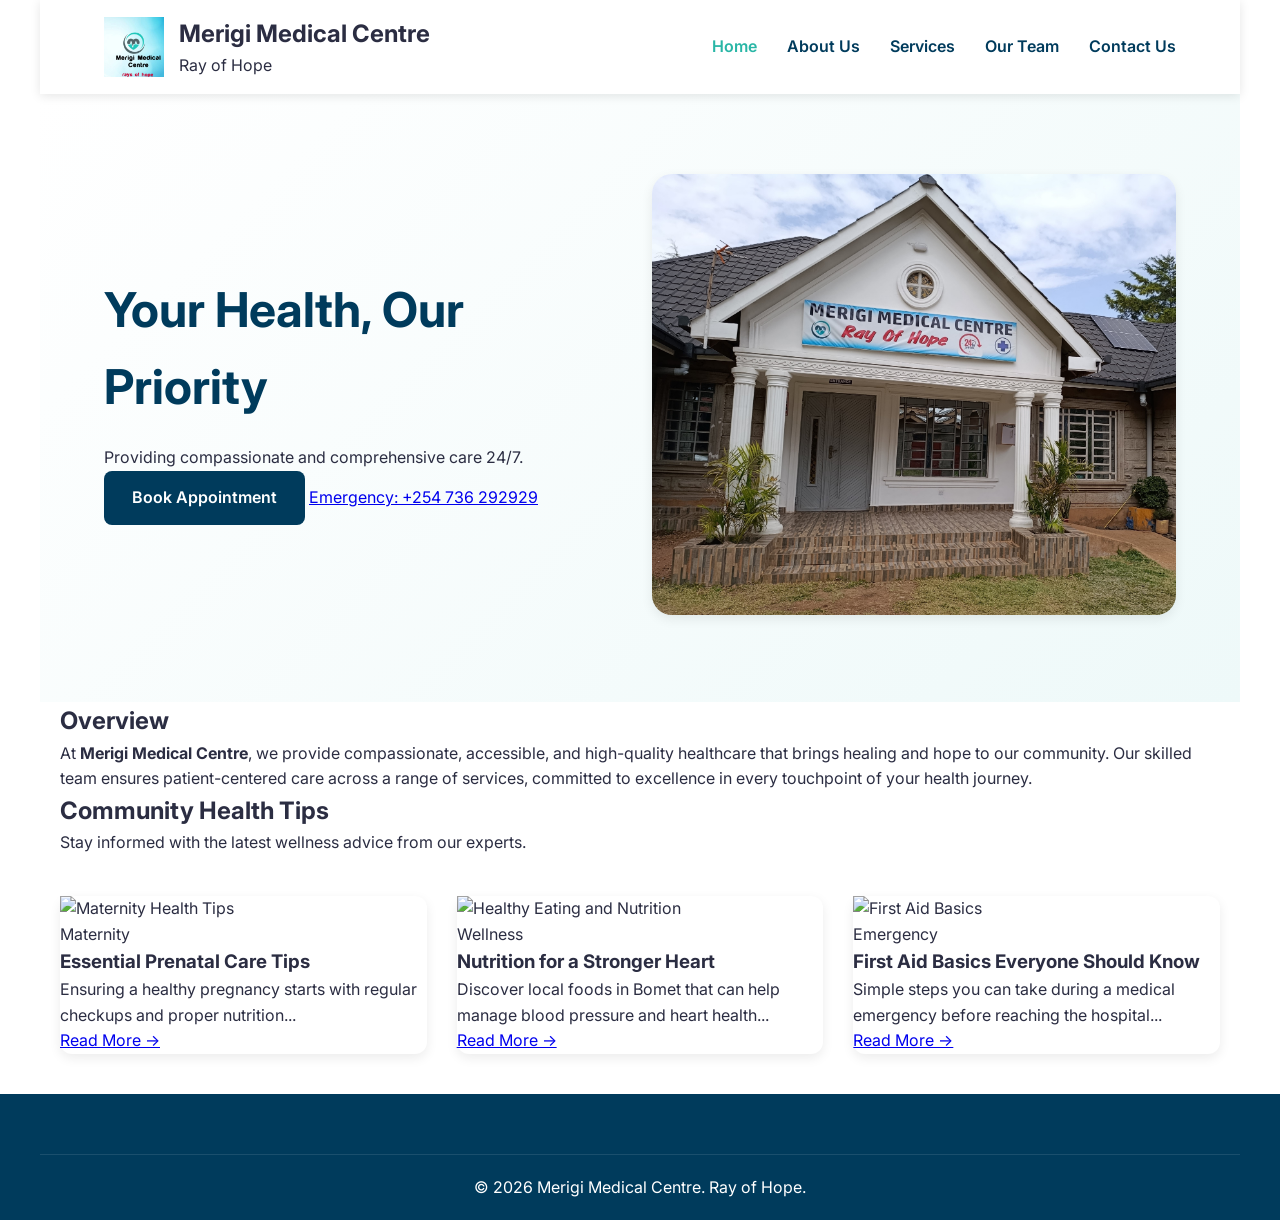
==== commit 3f3dab06: "Updated page styles Updated page styles" ====
--- a/merigi-medical-centre/index.html
+++ b/merigi-medical-centre/index.html
@@ -3,7 +3,7 @@
 <head>
     <meta charset="UTF-8">
     <meta name="viewport" content="width=device-width, initial-scale=1.0">
-    <title>Merigi Medical Centre | Ray of hope</title>
+    <title>Merigi Medical Centre | Ray of Hope</title>
     <link href="https://fonts.googleapis.com/css2?family=Inter:wght@400;600;700&display=swap" rel="stylesheet">
     <link rel="stylesheet" href="src/assets/styles/main.css">
 </head>
@@ -15,7 +15,7 @@
                 <img src="public/images/logo.png" alt="Merigi Medical Centre Logo">
                 <div class="logo-text">
                     <h1>Merigi Medical Centre</h1>
-                    <span class="slogan">Ray of hope</span>
+                    <span class="slogan">Ray of Hope</span>
                 </div>
             </div>
 
@@ -108,7 +108,7 @@
 
     <footer class="main-footer">
         <div class="footer-bottom container">
-            <p>© <span id="current-year"></span> Merigi Medical Centre. Ray of hope.</p>
+            <p>© <span id="current-year"></span> Merigi Medical Centre. Ray of Hope.</p>
         </div>
     </footer>
 
--- a/merigi-medical-centre/src/assets/styles/main.css
+++ b/merigi-medical-centre/src/assets/styles/main.css
@@ -177,9 +177,107 @@
     align-items: start;
 }
 
-.contact-details-list { list-style: none; margin: 25px 0; }
-.contact-details-list li { margin-bottom: 15px; font-size: 1.1rem; }
-.contact-details-list a { color: var(--merigi-teal); text-decoration: none; font-weight: 600; }
+/* Updated Contact Info Styles - More Spacious & Organized */
+.contact-info {
+    max-width: 100%;
+}
+
+.contact-info h2 {
+    color: var(--merigi-blue);
+    font-size: 2rem;
+    margin-bottom: 1rem;
+}
+
+.contact-info > p {
+    color: var(--text-muted);
+    font-size: 1.1rem;
+    margin-bottom: 2rem;
+    line-height: 1.6;
+}
+
+.info-details {
+    display: flex;
+    flex-direction: column;
+    gap: 1.5rem;
+    margin-top: 1.5rem;
+}
+
+.info-item {
+    display: flex;
+    align-items: flex-start;
+    gap: 1.25rem;
+    padding: 0.5rem 0;
+    border-bottom: 1px solid rgba(0, 59, 92, 0.1);
+}
+
+.info-item:last-child {
+    border-bottom: none;
+}
+
+.info-item .icon {
+    font-size: 1.5rem;
+    min-width: 2rem;
+    color: var(--merigi-teal);
+    background: rgba(41, 182, 166, 0.1);
+    width: 40px;
+    height: 40px;
+    display: flex;
+    align-items: center;
+    justify-content: center;
+    border-radius: 50%;
+}
+
+.info-item .content {
+    flex: 1;
+    line-height: 1.6;
+}
+
+.info-item strong {
+    color: var(--merigi-blue);
+    font-weight: 600;
+    display: inline-block;
+    margin-right: 0.5rem;
+}
+
+.info-item a {
+    color: var(--merigi-teal);
+    text-decoration: none;
+    font-weight: 500;
+    transition: var(--transition);
+    word-break: break-word;
+}
+
+.info-item a:hover {
+    color: var(--merigi-blue);
+    text-decoration: underline;
+}
+
+.info-item span:not(.icon):not(.content) {
+    color: var(--text-main);
+}
+
+/* Address specific styling */
+.info-item.address .content {
+    font-style: normal;
+    line-height: 1.7;
+}
+
+/* Contact details list (if still needed) */
+.contact-details-list { 
+    list-style: none; 
+    margin: 25px 0; 
+}
+
+.contact-details-list li { 
+    margin-bottom: 15px; 
+    font-size: 1.1rem; 
+}
+
+.contact-details-list a { 
+    color: var(--merigi-teal); 
+    text-decoration: none; 
+    font-weight: 600; 
+}
 
 .map-container {
     margin-top: 30px;
@@ -189,8 +287,15 @@
     border: 1px solid #e2e8f0;
 }
 
-.contact-form-card { padding: 40px; border: 1px solid #f0f0f0; }
-.contact-form-card h3 { margin-bottom: 25px; color: var(--merigi-blue); }
+.contact-form-card { 
+    padding: 40px; 
+    border: 1px solid #f0f0f0; 
+}
+
+.contact-form-card h3 { 
+    margin-bottom: 25px; 
+    color: var(--merigi-blue); 
+}
 
 /* Maternity Highlight */
 .highlight-maternity { background: #fffafa; border: 1px solid #ffecec; }
@@ -208,7 +313,6 @@
     width: 14px; height: 14px; background: var(--merigi-teal);
     border-radius: 50%; border: 3px solid var(--white);
 }
-
 /* ==========================================================================
    6. MODAL & UI TOOLS
    ========================================================================== */
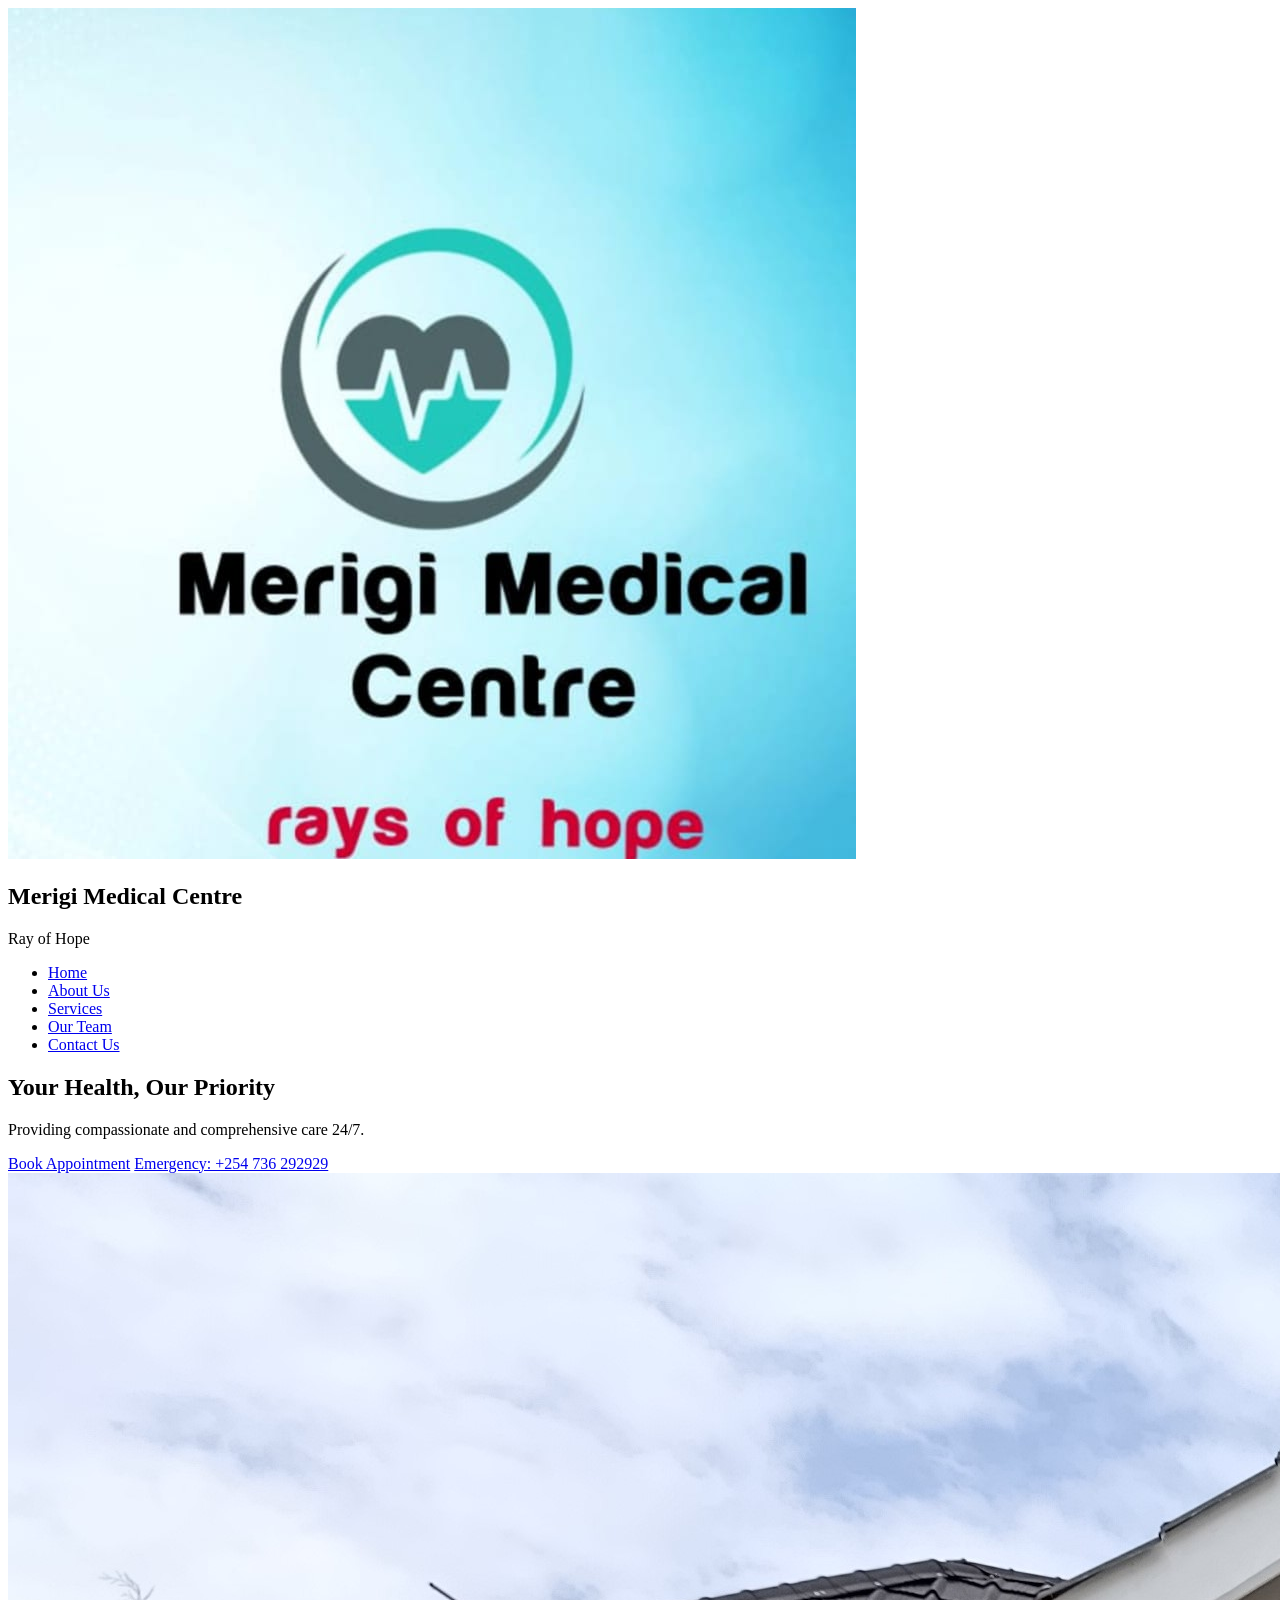
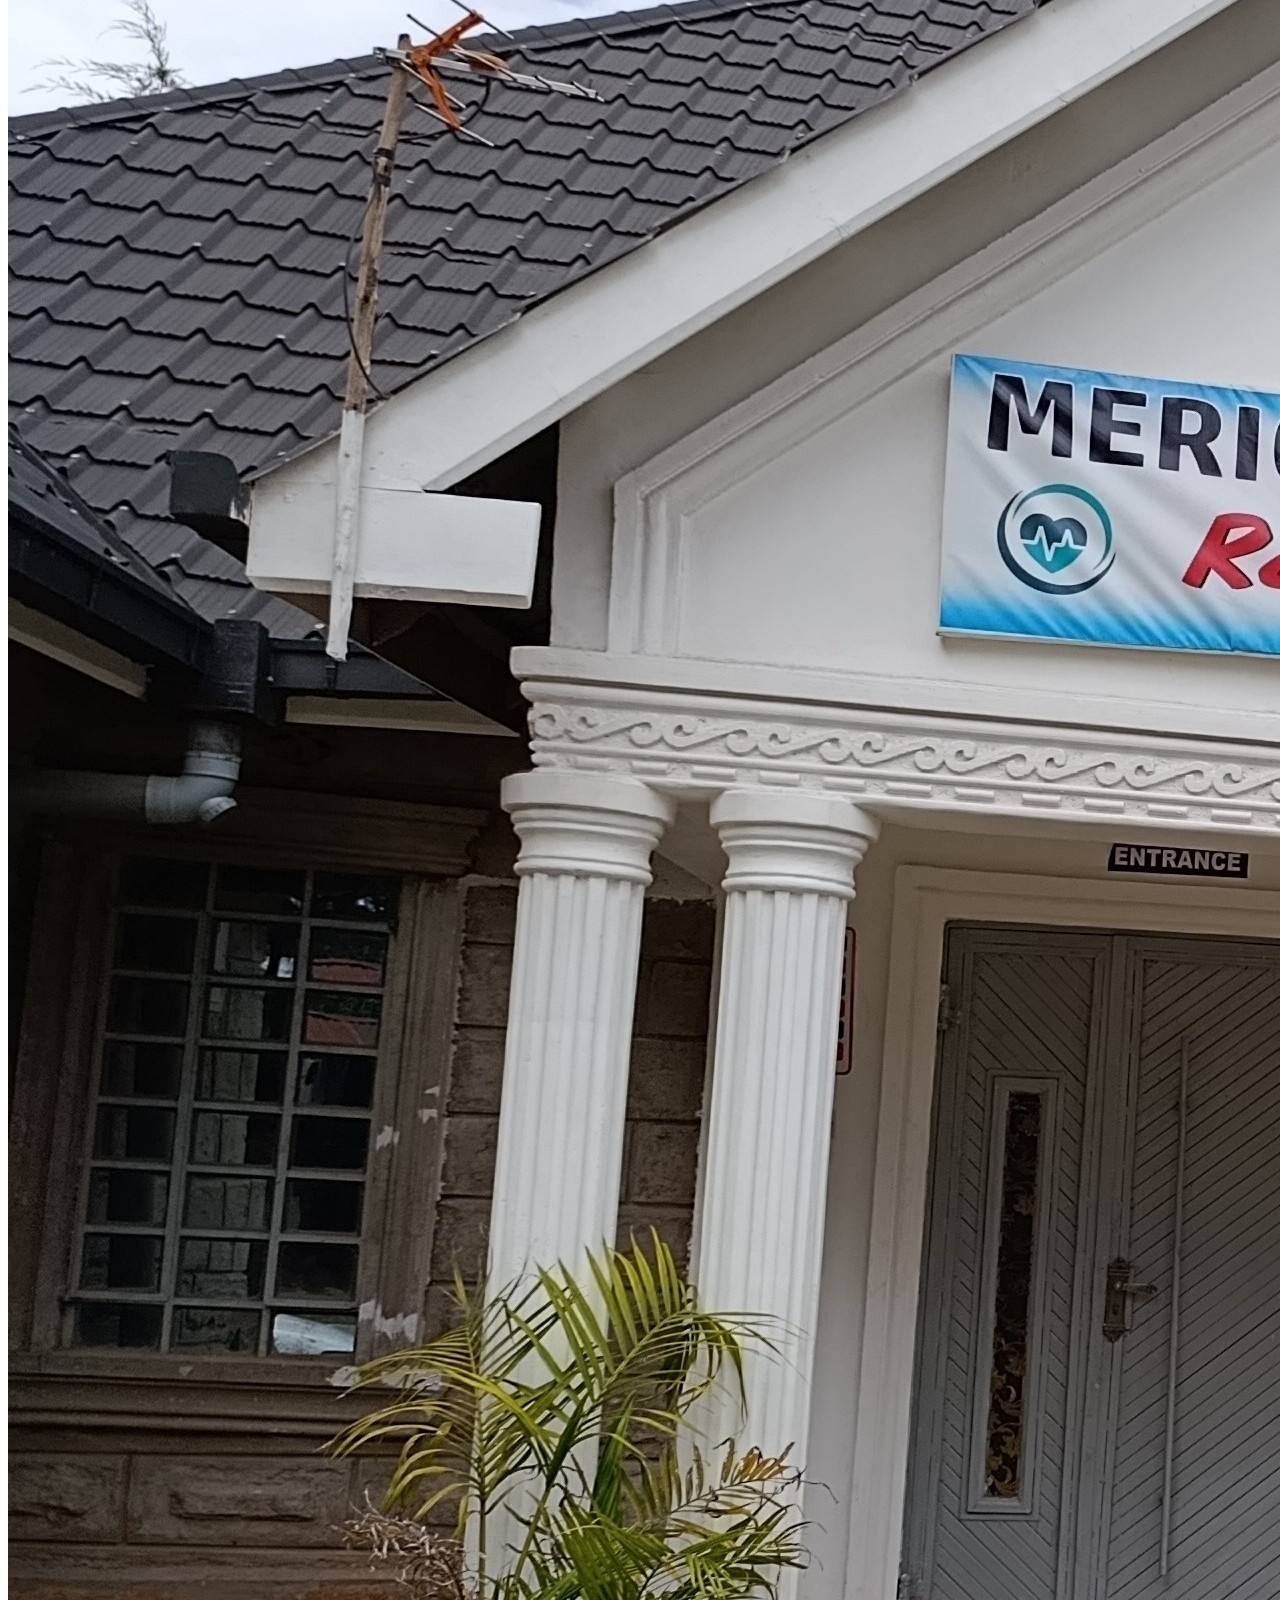
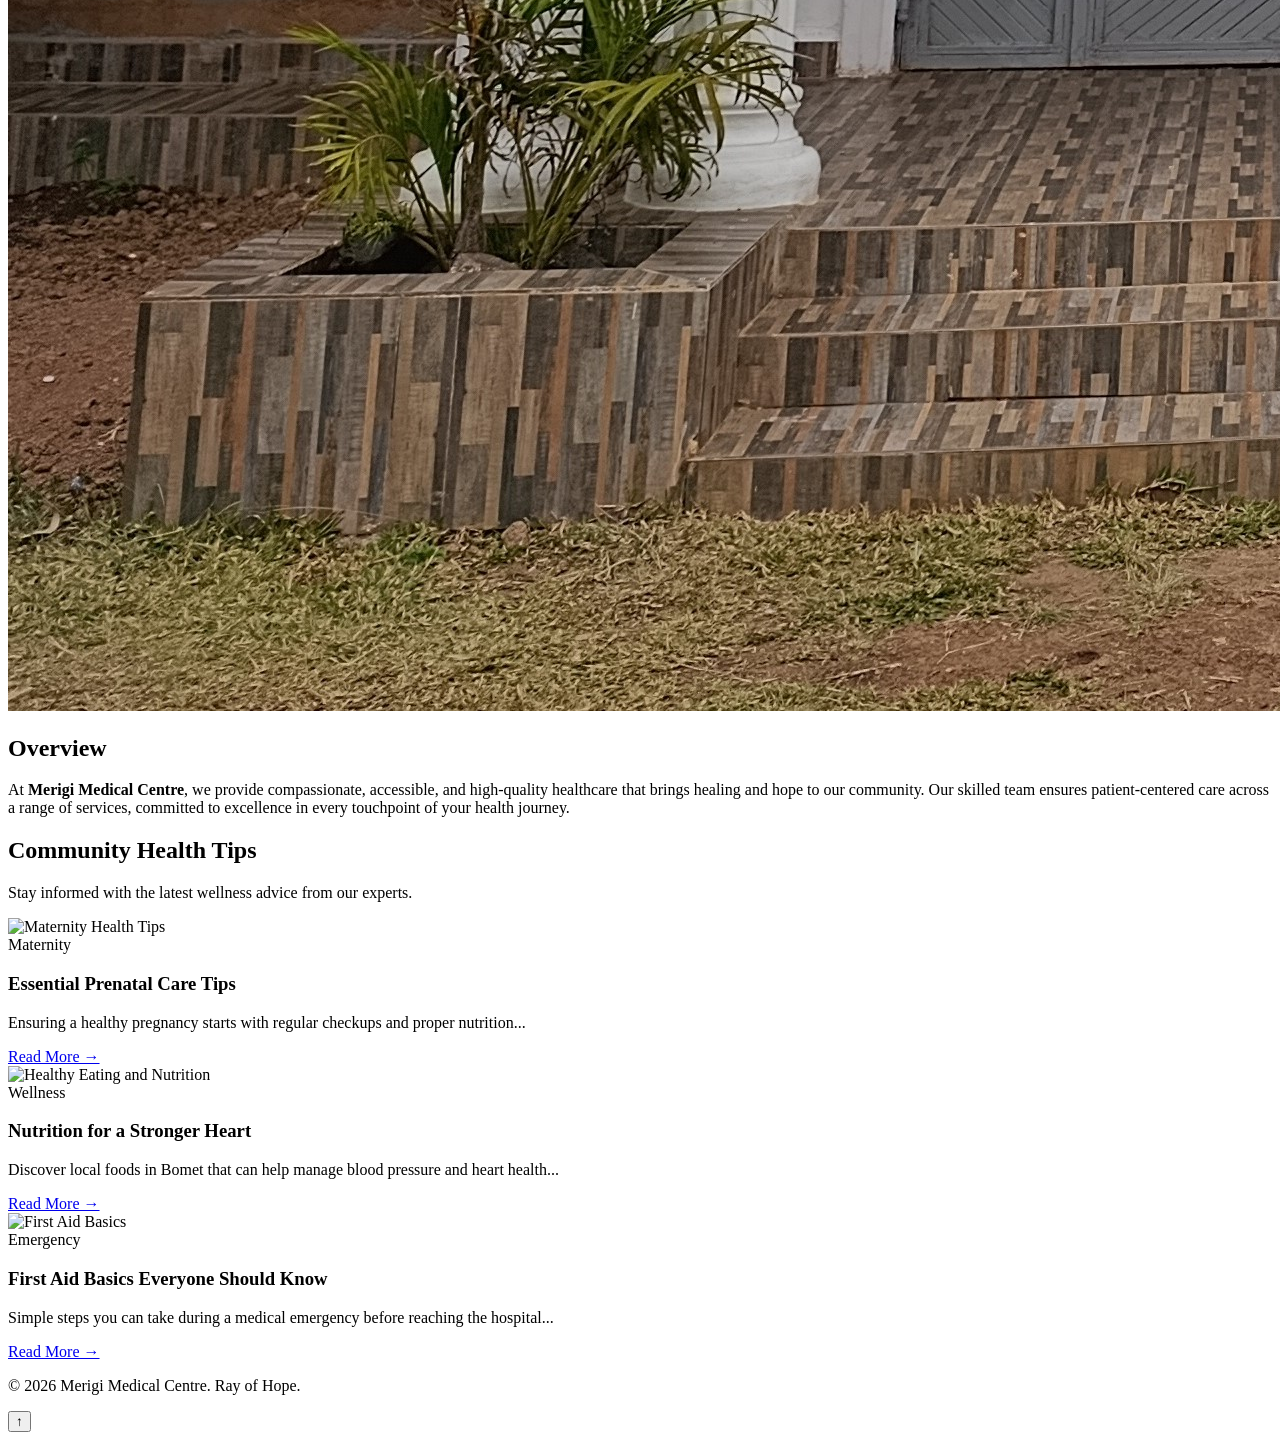
==== commit cda8eb14: "Update index.html" ====
--- a/merigi-medical-centre/index.html
+++ b/merigi-medical-centre/index.html
@@ -3,9 +3,16 @@
 <head>
     <meta charset="UTF-8">
     <meta name="viewport" content="width=device-width, initial-scale=1.0">
+    
     <title>Merigi Medical Centre | Ray of Hope</title>
+    
+    <meta name="description" content="Welcome to Merigi Medical Centre. We provide professional, patient-centered healthcare services, laboratory testing, immunizations, and medical consultations.">
+    
+    <meta name="keywords" content="Merigi Medical Centre, medical clinic, healthcare, doctor consultation, laboratory, pharmacy">
+    
     <link href="https://fonts.googleapis.com/css2?family=Inter:wght@400;600;700&display=swap" rel="stylesheet">
-    <link rel="stylesheet" href="src/assets/styles/main.css">
+    
+    <link rel="stylesheet" href="../assets/styles/main.css">
 </head>
 <body>
 
@@ -65,7 +72,7 @@
                 <h2 class="section-title">Community Health Tips</h2>
                 <p class="section-subtitle">Stay informed with the latest wellness advice from our experts.</p>
             </div>
-            
+
             <div class="blog-grid">
                 <article class="blog-card">
                     <div class="blog-image">
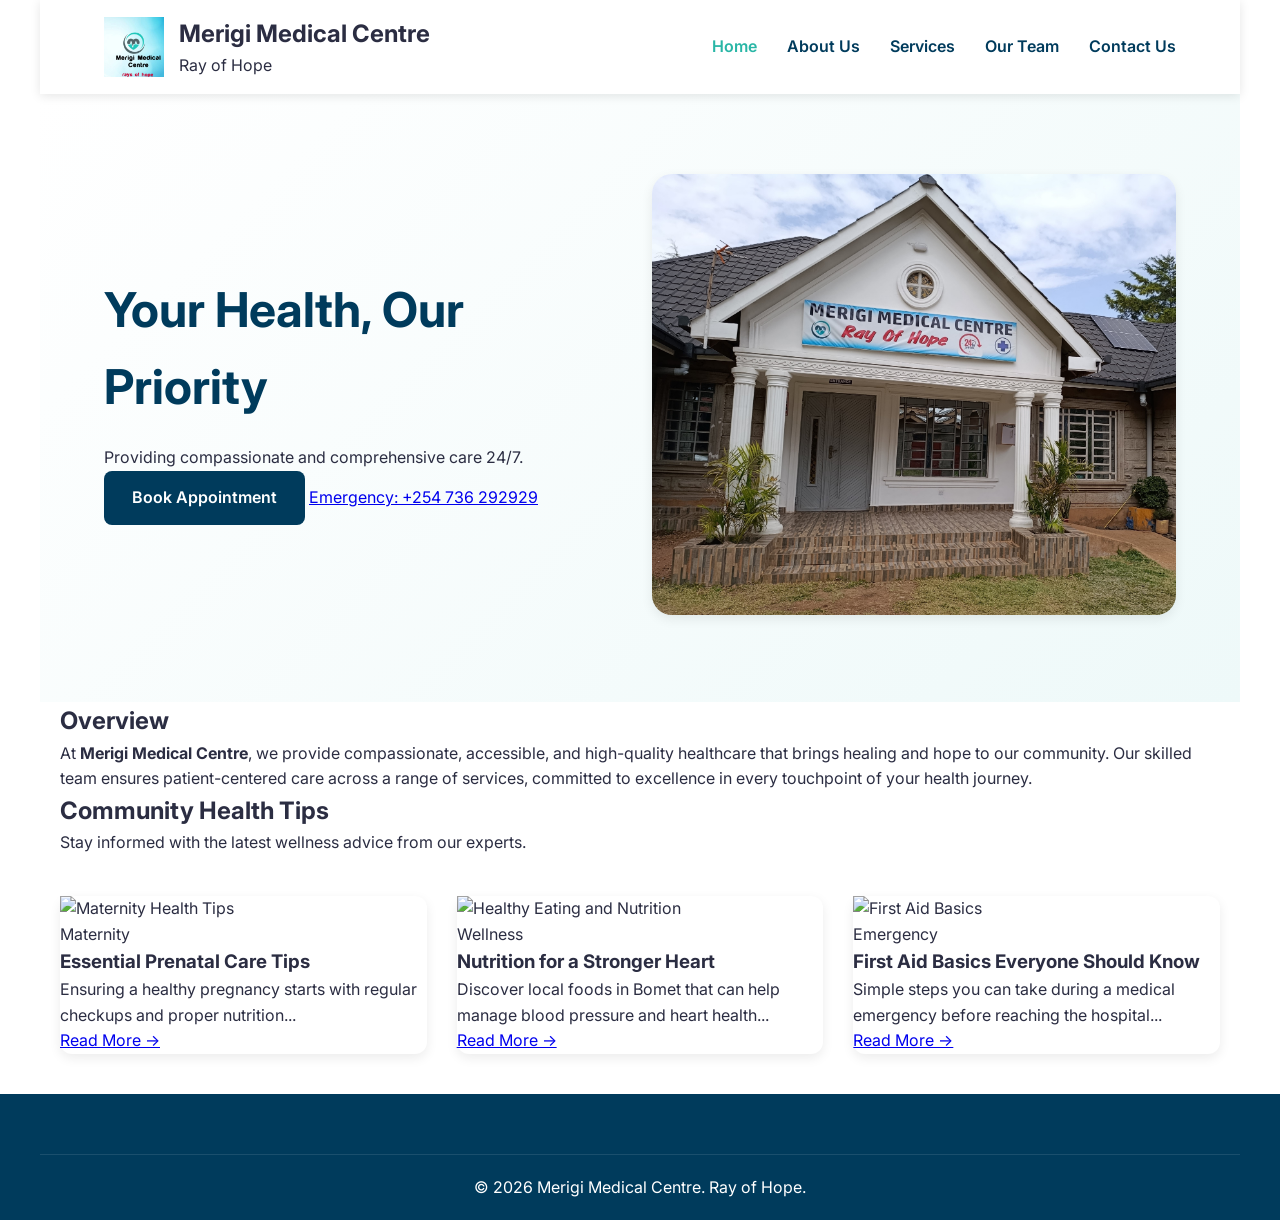
==== commit cddf3a55: "Update index.html" ====
--- a/merigi-medical-centre/index.html
+++ b/merigi-medical-centre/index.html
@@ -3,16 +3,12 @@
 <head>
     <meta charset="UTF-8">
     <meta name="viewport" content="width=device-width, initial-scale=1.0">
-    
     <title>Merigi Medical Centre | Ray of Hope</title>
-    
-    <meta name="description" content="Welcome to Merigi Medical Centre. We provide professional, patient-centered healthcare services, laboratory testing, immunizations, and medical consultations.">
-    
+    <link href="https://fonts.googleapis.com/css2?family=Inter:wght@400;600;700&display=swap" rel="stylesheet">
+    <link rel="stylesheet" href="src/assets/styles/main.css">
+	<meta name="description" content="Welcome to Merigi Medical Centre. We provide professional, patient-centered healthcare services, laboratory testing, immunizations, and medical consultations.">
     <meta name="keywords" content="Merigi Medical Centre, medical clinic, healthcare, doctor consultation, laboratory, pharmacy">
-    
-    <link href="https://fonts.googleapis.com/css2?family=Inter:wght@400;600;700&display=swap" rel="stylesheet">
-    
-    <link rel="stylesheet" href="../assets/styles/main.css">
+	<meta name="google-site-verification" content="4K3QOkuwznBTs4cNGwjozFLVgKWSH5XZTBjdkqQm0rc" />
 </head>
 <body>
 
--- a/merigi-medical-centre/src/assets/styles/main.css
+++ b/merigi-medical-centre/src/assets/styles/main.css
@@ -0,0 +1,434 @@
+/* ==========================================================================
+   1. VARIABLES & RESET
+   ========================================================================== */
+:root {
+    --merigi-teal: #29b6a6;
+    --merigi-blue: #003b5c;
+    --merigi-red: #ce1126;
+    --light-bg: #f4f7f9;
+    --white: #ffffff;
+    --text-main: #2b2d42;
+    --text-muted: #6c757d;
+    --shadow: 0 4px 12px rgba(0, 0, 0, 0.08);
+    --transition: all 0.3s ease;
+}
+
+* { margin: 0; padding: 0; box-sizing: border-box; }
+
+body {
+    font-family: 'Inter', sans-serif;
+    background-color: var(--white);
+    color: var(--text-main);
+    line-height: 1.6;
+    overflow-x: hidden;
+}
+
+.container {
+    max-width: 1200px;
+    margin: 0 auto;
+    padding: 0 20px;
+}
+
+/* ==========================================================================
+   2. NAVIGATION & HEADER
+   ========================================================================== */
+.navbar {
+    display: flex;
+    justify-content: space-between;
+    align-items: center;
+    padding: 15px 5%;
+    background: var(--white);
+    box-shadow: 0 2px 10px rgba(0,0,0,0.1);
+    position: sticky;
+    top: 0;
+    z-index: 1000;
+}
+
+.logo { display: flex; align-items: center; gap: 15px; }
+.logo img { height: 60px; width: auto; }
+
+.nav-links {
+    display: flex;
+    list-style: none;
+    gap: 30px;
+}
+
+.nav-links a {
+    text-decoration: none;
+    color: var(--merigi-blue);
+    font-weight: 600;
+    transition: var(--transition);
+}
+
+.nav-links a:hover, .nav-links a.active { color: var(--merigi-teal); }
+
+.hamburger {
+    display: none;
+    cursor: pointer;
+    flex-direction: column;
+    gap: 5px;
+}
+
+.hamburger span {
+    width: 25px;
+    height: 3px;
+    background: var(--merigi-blue);
+    transition: var(--transition);
+}
+
+/* ==========================================================================
+   3. HERO & PAGE HEADERS
+   ========================================================================== */
+.hero {
+    display: flex;
+    align-items: center;
+    justify-content: space-between;
+    padding: 80px 5%;
+    background: linear-gradient(135deg, #ffffff 0%, #eef9f9 100%);
+    gap: 40px;
+}
+
+.hero-content h1 {
+    font-size: 3rem;
+    color: var(--merigi-blue);
+    margin-bottom: 20px;
+}
+
+.hero-image img {
+    width: 100%;
+    max-width: 550px;
+    border-radius: 20px;
+    box-shadow: var(--shadow);
+}
+
+.page-header {
+    background: linear-gradient(rgba(0, 59, 92, 0.85), rgba(0, 59, 92, 0.85)), 
+                url('../../public/images/building-exterior.jpg') center/cover;
+    color: var(--white);
+    padding: 80px 0;
+    text-align: center;
+}
+
+/* ==========================================================================
+   4. SHARED COMPONENTS (Cards, Buttons, Forms)
+   ========================================================================== */
+.card, .feature-card, .team-card, .service-card-full, .blog-card, .contact-form-card {
+    background: var(--white);
+    border-radius: 12px;
+    box-shadow: var(--shadow);
+    transition: var(--transition);
+}
+
+.card:hover, .feature-card:hover, .team-card:hover {
+    transform: translateY(-8px);
+    box-shadow: 0 10px 20px rgba(0,0,0,0.12);
+}
+
+.btn-primary, .btn-submit {
+    background-color: var(--merigi-blue);
+    color: var(--white);
+    padding: 14px 28px;
+    border-radius: 8px;
+    text-decoration: none;
+    font-weight: 600;
+    border: none;
+    cursor: pointer;
+    transition: var(--transition);
+    display: inline-block;
+}
+
+.btn-primary:hover, .btn-submit:hover { 
+    background-color: var(--merigi-teal);
+    transform: translateY(-2px);
+}
+
+/* Form Styling */
+.form-group { margin-bottom: 20px; text-align: left; }
+.form-group label { display: block; margin-bottom: 8px; font-weight: 600; color: var(--merigi-blue); }
+.form-group input, .form-group textarea {
+    width: 100%;
+    padding: 12px;
+    border: 1px solid #e2e8f0;
+    border-radius: 8px;
+    font-family: inherit;
+}
+.form-group input:focus, .form-group textarea:focus {
+    outline: none;
+    border-color: var(--merigi-teal);
+    box-shadow: 0 0 0 3px rgba(41, 182, 166, 0.1);
+}
+
+/* ==========================================================================
+   5. SECTIONS (Services, Team, Contact)
+   ========================================================================== */
+.services-grid-detailed, .team-grid, .blog-grid {
+    display: grid;
+    grid-template-columns: repeat(auto-fit, minmax(300px, 1fr));
+    gap: 30px;
+    padding: 40px 0;
+}
+
+/* Contact Specific Layout */
+.contact-grid {
+    display: grid;
+    grid-template-columns: 1fr 1fr;
+    gap: 60px;
+    padding: 60px 0;
+    align-items: start;
+}
+
+/* Updated Contact Info Styles - More Spacious & Organized */
+.contact-info {
+    max-width: 100%;
+}
+
+.contact-info h2 {
+    color: var(--merigi-blue);
+    font-size: 2rem;
+    margin-bottom: 1rem;
+}
+
+.contact-info > p {
+    color: var(--text-muted);
+    font-size: 1.1rem;
+    margin-bottom: 2rem;
+    line-height: 1.6;
+}
+
+.info-details {
+    display: flex;
+    flex-direction: column;
+    gap: 1.5rem;
+    margin-top: 1.5rem;
+}
+
+.info-item {
+    display: flex;
+    align-items: flex-start;
+    gap: 1.25rem;
+    padding: 0.5rem 0;
+    border-bottom: 1px solid rgba(0, 59, 92, 0.1);
+}
+
+.info-item:last-child {
+    border-bottom: none;
+}
+
+.info-item .icon {
+    font-size: 1.5rem;
+    min-width: 2rem;
+    color: var(--merigi-teal);
+    background: rgba(41, 182, 166, 0.1);
+    width: 40px;
+    height: 40px;
+    display: flex;
+    align-items: center;
+    justify-content: center;
+    border-radius: 50%;
+}
+
+.info-item .content {
+    flex: 1;
+    line-height: 1.6;
+}
+
+.info-item strong {
+    color: var(--merigi-blue);
+    font-weight: 600;
+    display: inline-block;
+    margin-right: 0.5rem;
+}
+
+.info-item a {
+    color: var(--merigi-teal);
+    text-decoration: none;
+    font-weight: 500;
+    transition: var(--transition);
+    word-break: break-word;
+}
+
+.info-item a:hover {
+    color: var(--merigi-blue);
+    text-decoration: underline;
+}
+
+.info-item span:not(.icon):not(.content) {
+    color: var(--text-main);
+}
+
+/* Address specific styling */
+.info-item.address .content {
+    font-style: normal;
+    line-height: 1.7;
+}
+
+/* Contact details list (if still needed) */
+.contact-details-list { 
+    list-style: none; 
+    margin: 25px 0; 
+}
+
+.contact-details-list li { 
+    margin-bottom: 15px; 
+    font-size: 1.1rem; 
+}
+
+.contact-details-list a { 
+    color: var(--merigi-teal); 
+    text-decoration: none; 
+    font-weight: 600; 
+}
+
+.map-container {
+    margin-top: 30px;
+    border-radius: 15px;
+    overflow: hidden;
+    box-shadow: var(--shadow);
+    border: 1px solid #e2e8f0;
+}
+
+.contact-form-card { 
+    padding: 40px; 
+    border: 1px solid #f0f0f0; 
+}
+
+.contact-form-card h3 { 
+    margin-bottom: 25px; 
+    color: var(--merigi-blue); 
+}
+
+/* Maternity Highlight */
+.highlight-maternity { background: #fffafa; border: 1px solid #ffecec; }
+.highlight-maternity h3 { color: var(--merigi-red); }
+
+/* Timeline */
+.timeline {
+    border-left: 3px solid var(--merigi-teal);
+    padding-left: 30px;
+    margin: 40px auto;
+}
+.timeline-item { position: relative; margin-bottom: 40px; }
+.timeline-item::before {
+    content: ''; position: absolute; left: -38px; top: 5px;
+    width: 14px; height: 14px; background: var(--merigi-teal);
+    border-radius: 50%; border: 3px solid var(--white);
+}
+/* ==========================================================================
+   6. MODAL & UI TOOLS
+   ========================================================================== */
+.modal {
+    display: none;
+    position: fixed;
+    z-index: 2000;
+    left: 0; top: 0; width: 100%; height: 100%;
+    background: rgba(0, 59, 92, 0.8);
+    backdrop-filter: blur(5px);
+}
+
+.modal-content {
+    background: white;
+    margin: 10% auto;
+    padding: 40px;
+    border-radius: 20px;
+    max-width: 600px;
+    position: relative;
+    animation: slideIn 0.3s ease-out;
+}
+
+@keyframes slideIn { from { transform: translateY(-30px); opacity: 0; } }
+
+/* --- Back to Top Button --- */
+.back-to-top {
+    position: fixed;
+    bottom: 30px; 
+    right: 30px;
+    width: 50px; 
+    height: 50px;
+    background-color: var(--merigi-teal);
+    color: var(--white);
+    border: none; 
+    border-radius: 50%;
+    cursor: pointer;
+    
+    /* Layout & Layering */
+    display: flex; 
+    align-items: center; 
+    justify-content: center;
+    z-index: 9999; 
+    box-shadow: var(--shadow);
+    font-size: 24px;
+
+    /* Animation State (Hidden) */
+    opacity: 0;
+    visibility: hidden;
+    transform: translateY(20px);
+    transition: 
+        opacity 0.4s ease, 
+        transform 0.4s cubic-bezier(0.4, 0, 0.2, 1), 
+        background-color 0.3s ease,
+        visibility 0.4s;
+}
+
+/* Animation State (Visible) */
+.back-to-top.show {
+    opacity: 1;
+    visibility: visible;
+    transform: translateY(0);
+}
+
+/* Interaction State */
+.back-to-top:hover {
+    background-color: var(--merigi-blue);
+    transform: translateY(-5px);
+    box-shadow: 0 6px 15px rgba(0, 0, 0, 0.15);
+}
+
+.back-to-top:active {
+    transform: translateY(0);
+}
+/* ==========================================================================
+   7. FOOTER
+   ========================================================================== */
+.main-footer {
+    padding: 40px 0 20px;
+    background: var(--merigi-blue);
+    color: white;
+    text-align: center;
+}
+
+.footer-bottom {
+    border-top: 1px solid rgba(255, 255, 255, 0.1);
+    margin-top: 20px; padding-top: 20px;
+}
+
+/* ==========================================================================
+   8. MOBILE RESPONSIVE (768px)
+   ========================================================================== */
+@media (max-width: 768px) {
+    .hamburger { display: flex; }
+
+    .nav-links {
+        display: none;
+        flex-direction: column;
+        position: absolute;
+        top: 100%; left: 0; width: 100%;
+        background: white;
+        box-shadow: 0 5px 15px rgba(0,0,0,0.1);
+        gap: 0;
+    }
+
+    .nav-links.mobile-active { display: flex; }
+    .nav-links li { width: 100%; border-bottom: 1px solid #f0f0f0; }
+    .nav-links li a { display: block; padding: 18px 25px; width: 100%; text-align: left; }
+    .nav-links li a:active { background: #f8fafc; color: var(--merigi-teal); }
+
+    .hero { flex-direction: column; text-align: center; padding: 40px 5%; }
+    .hero h1 { font-size: 2.2rem; }
+    
+    .contact-grid, .join-content { grid-template-columns: 1fr; gap: 40px; }
+    .contact-form-card { padding: 25px; }
+
+    .hamburger.toggle span:nth-child(1) { transform: rotate(-45deg) translate(-5px, 6px); }
+    .hamburger.toggle span:nth-child(2) { opacity: 0; }
+    .hamburger.toggle span:nth-child(3) { transform: rotate(45deg) translate(-5px, -6px); }
+}
